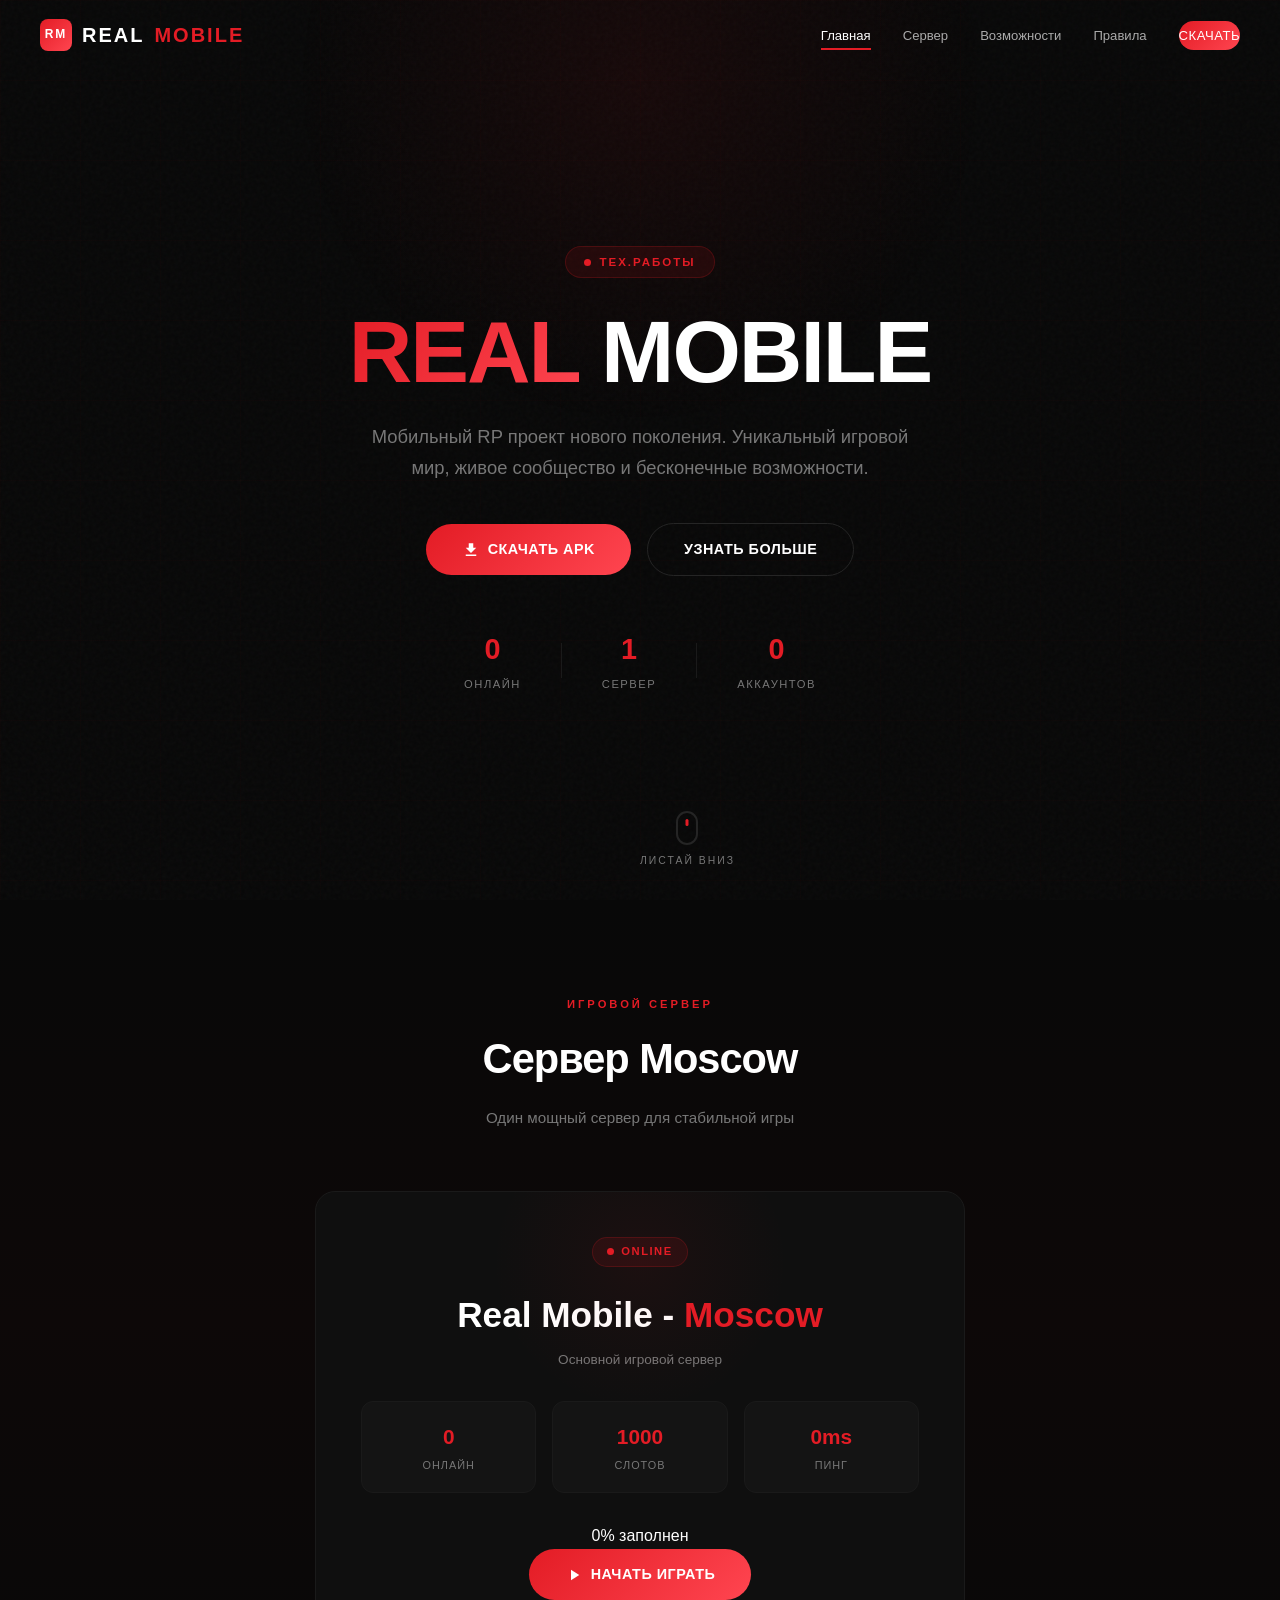
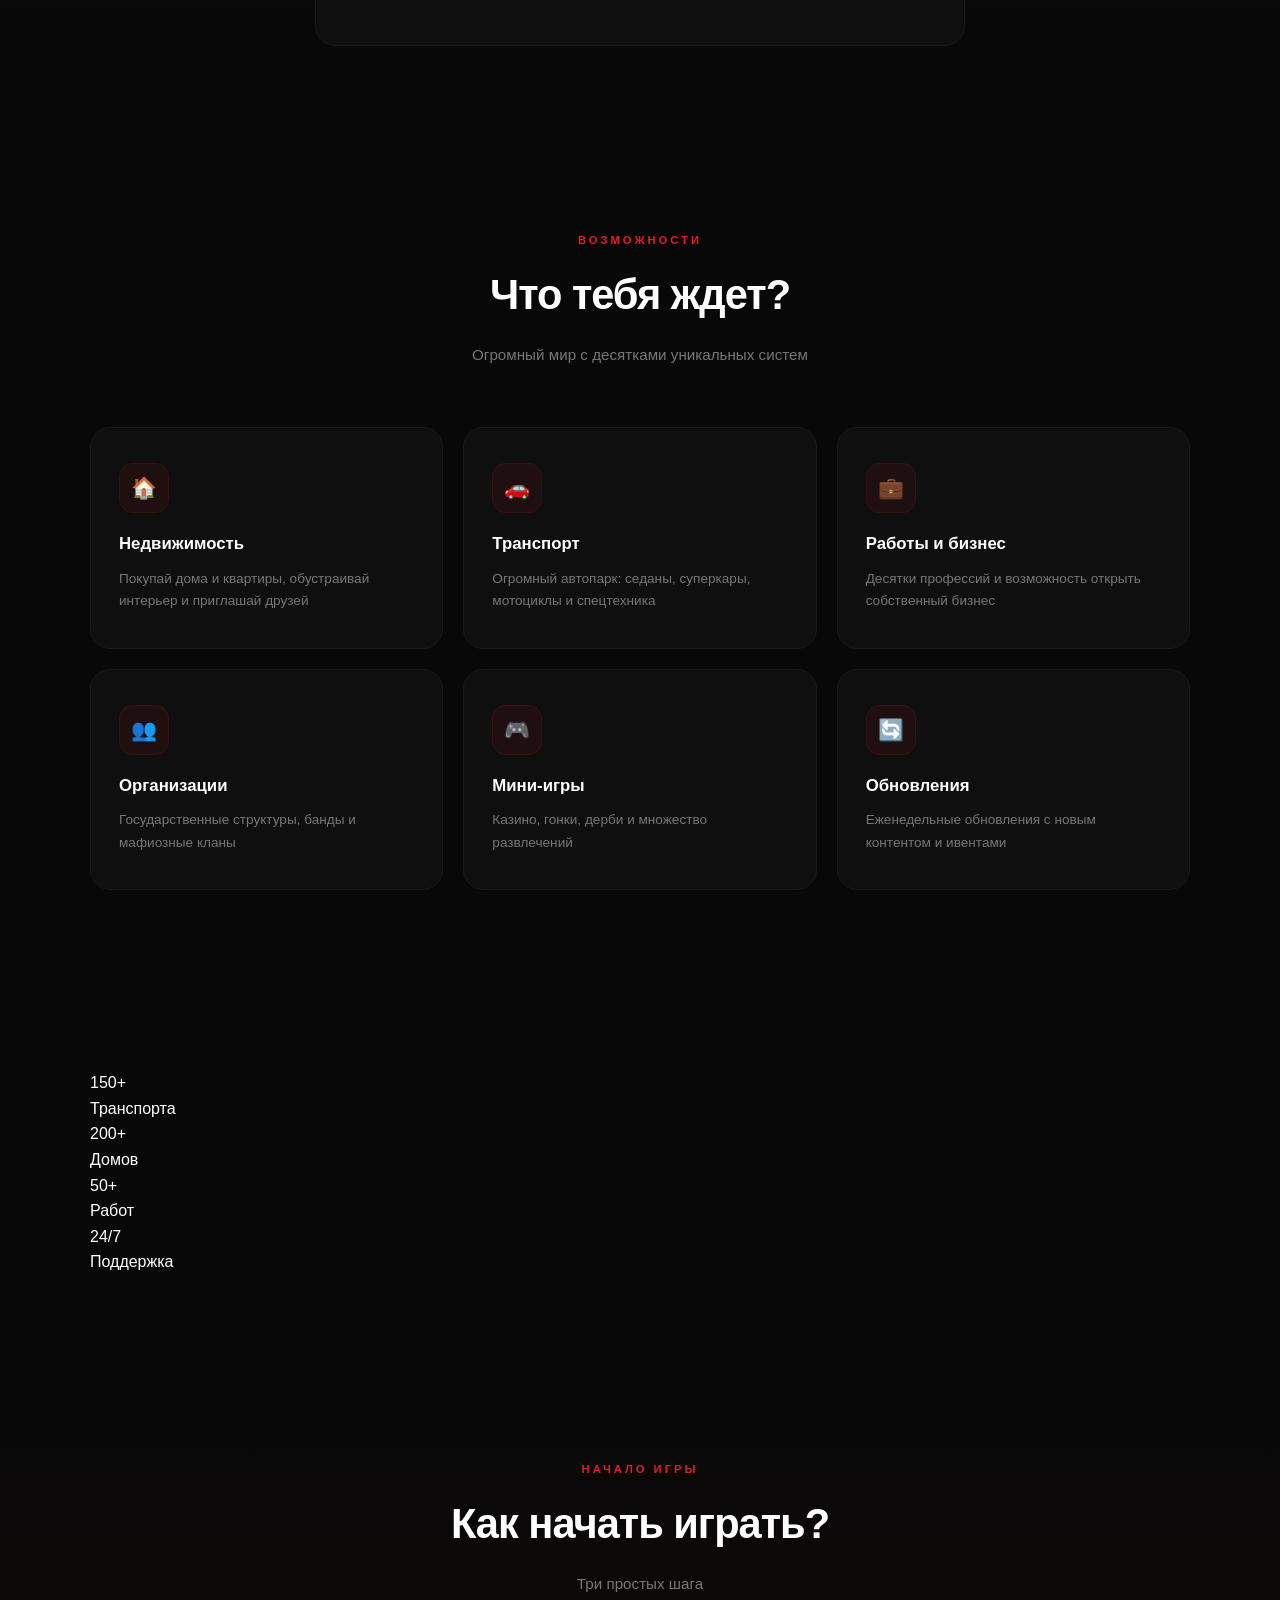
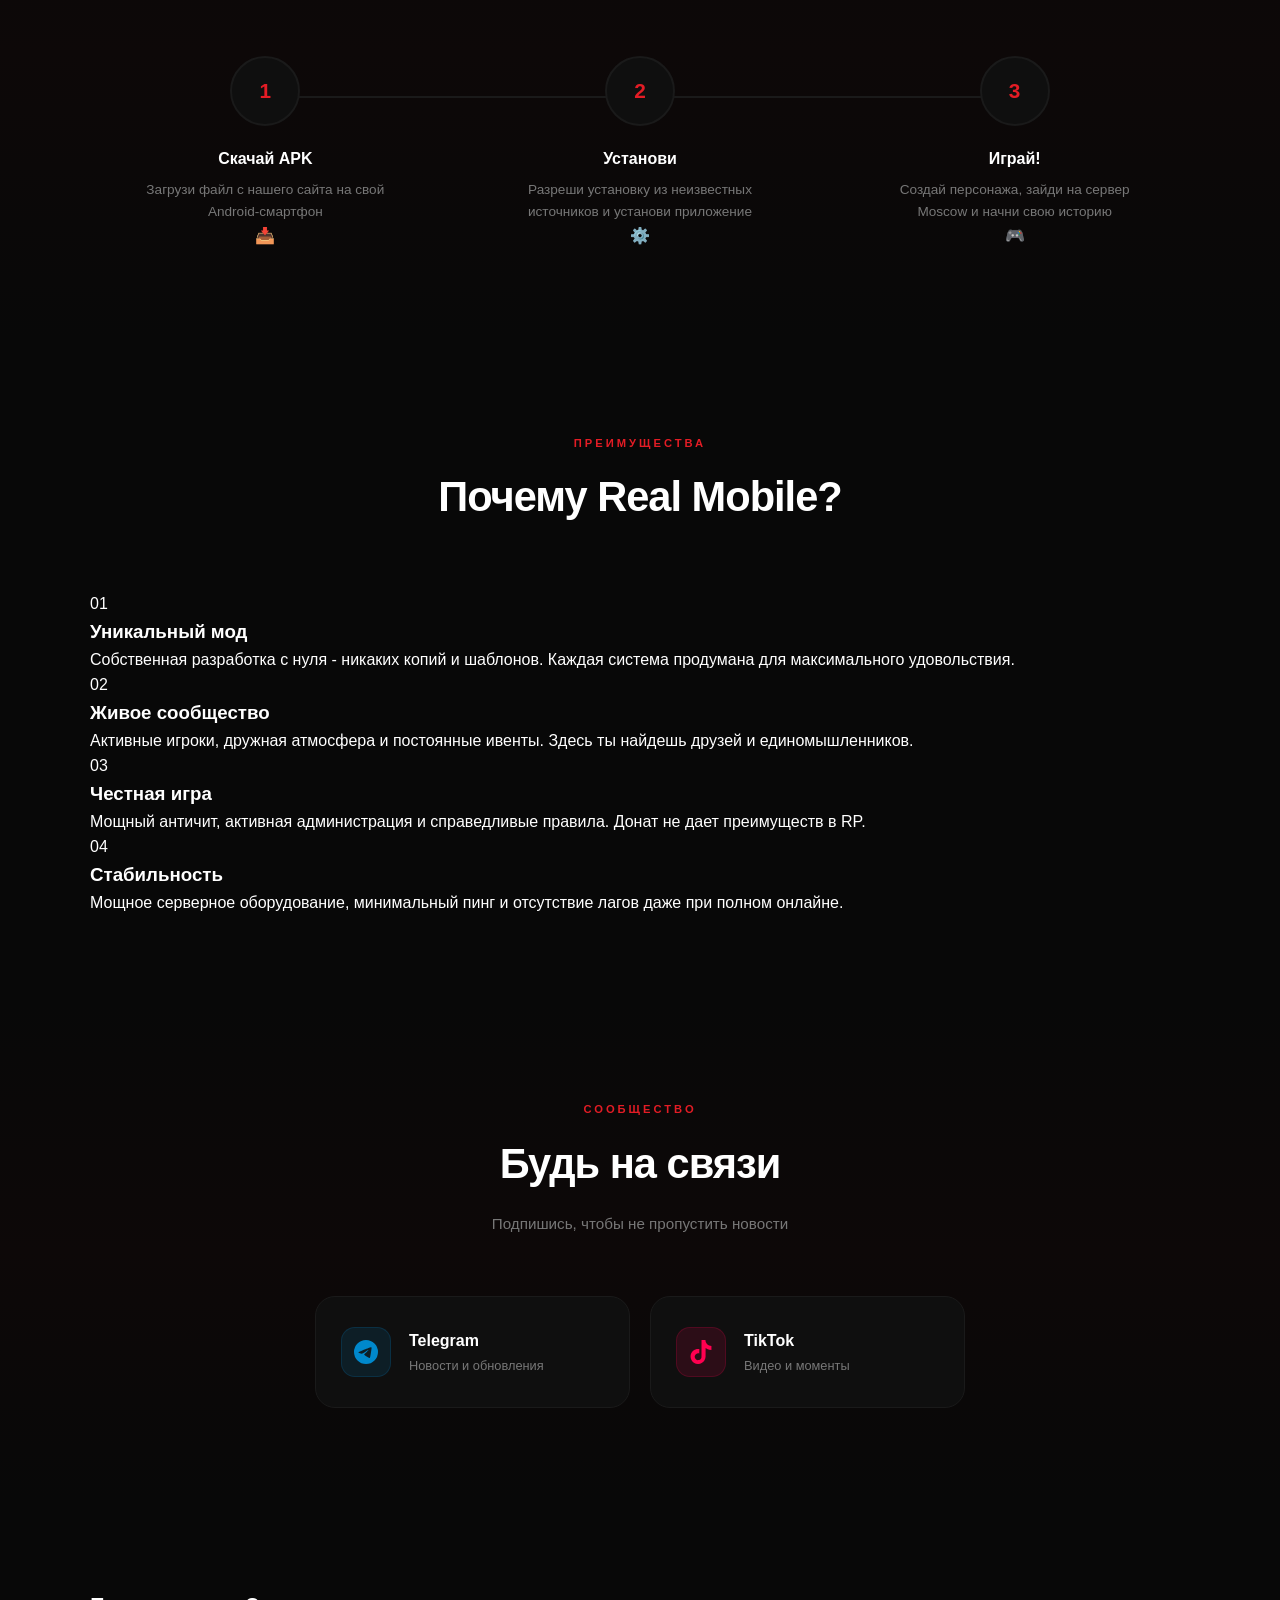
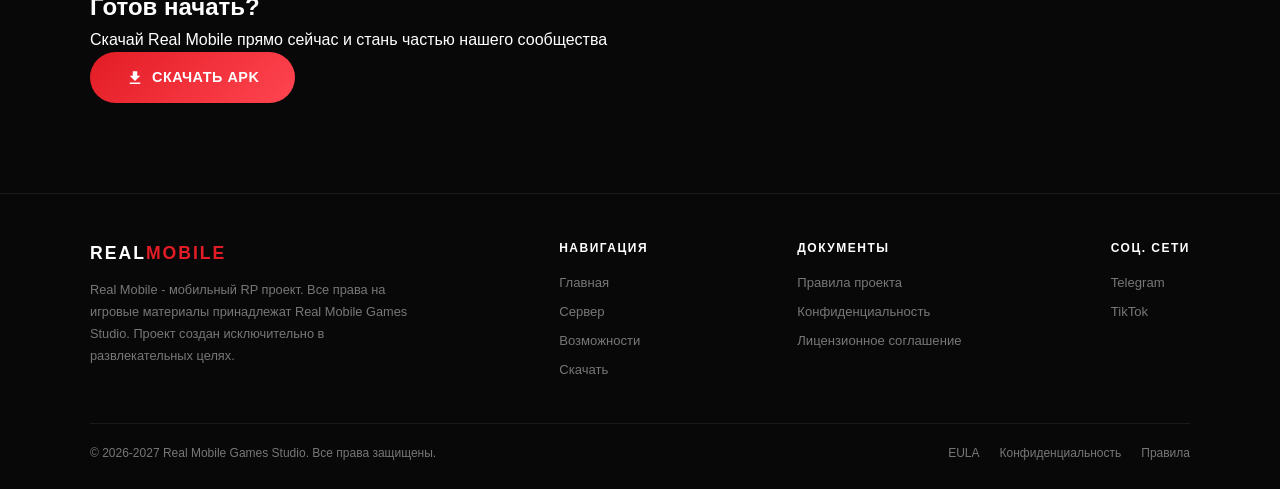
==== index.html @ ee0bc1ef "Update index.html" ====
<!DOCTYPE html>
<html lang="ru">
<head>
    <meta charset="UTF-8">
    <meta name="viewport" content="width=device-width, initial-scale=1.0">
    <title>Real Mobile - Официальный сайт</title>
    <meta name="description" content="Real Mobile - мобильный RP проект. Скачай APK и начни играть прямо сейчас!">
    <link rel="stylesheet" href="style.css">
</head>
<body>

<!-- Preloader -->
<div class="preloader" id="preloader">
    <div class="preloader-logo"><span class="w">REAL</span><span class="r">MOBILE</span></div>
    <div class="preloader-spinner"></div>
</div>

<!-- BG -->
<div class="bg-grid"></div>
<div class="bg-noise"></div>

<!-- Navbar -->
<nav class="navbar" id="navbar">
    <a href="index.html" class="nav-logo">
        <div class="nav-logo-icon">RM</div>
        <span class="w">REAL</span><span class="r">MOBILE</span>
    </a>

    <div class="nav-menu">
        <a href="index.html" class="active">Главная</a>
        <a href="server.html">Сервер</a>
        <a href="features.html">Возможности</a>
        <a href="rules.html">Правила</a>
        <a href="download.html" class="nav-download">Скачать</a>
    </div>

    <div class="hamburger" id="hamburger" onclick="toggleMobile()">
        <span></span><span></span><span></span>
    </div>
</nav>

<!-- Mobile Nav -->
<div class="mobile-nav" id="mobileNav">
    <a href="index.html" onclick="closeMobile()">Главная</a>
    <a href="server.html" onclick="closeMobile()">Сервер</a>
    <a href="features.html" onclick="closeMobile()">Возможности</a>
    <a href="rules.html" onclick="closeMobile()">Правила</a>
    <a href="download.html" onclick="closeMobile()">Скачать</a>
</div>

<!-- Hero -->
<section class="hero">
    <div class="hero-glow"></div>
    <div class="hero-content">
        <div class="hero-tag"><span class="pulse"></span> Тех.Работы</div>
        <h1><span class="red">REAL</span> MOBILE</h1>
        <p class="hero-sub">Мобильный RP проект нового поколения. Уникальный игровой мир, живое сообщество и бесконечные возможности.</p>

        <div class="hero-btns">
            <a href="download.html" class="btn btn-red">
                <svg viewBox="0 0 24 24"><path d="M19 9h-4V3H9v6H5l7 7 7-7zM5 18v2h14v-2H5z"/></svg>
                Скачать APK
            </a>
            <a href="features.html" class="btn btn-outline">Узнать больше</a>
        </div>

        <div class="hero-counters">
            <div class="hero-counter">
                <div class="hero-counter-num" id="cntOnline">0</div>
                <div class="hero-counter-label">Онлайн</div>
            </div>
            <div class="hero-divider"></div>
            <div class="hero-counter">
                <div class="hero-counter-num">1</div>
                <div class="hero-counter-label">Сервер</div>
            </div>
            <div class="hero-divider"></div>
            <div class="hero-counter">
                <div class="hero-counter-num" id="cntAccounts">0</div>
                <div class="hero-counter-label">Аккаунтов</div>
            </div>
        </div>
    </div>

    <div class="scroll-hint">
        <div class="scroll-mouse"></div>
        <span class="scroll-hint-text">Листай вниз</span>
    </div>
</section>

<!-- ============================================
     ВСЕ ЧТО НИЖЕ - ОБНОВЛЕНО И УКРАШЕНО
     ============================================ -->

<!-- Server Preview -->
<section class="section" style="background: var(--gradient-dark);">
    <div class="container">
        <div class="section-head reveal">
            <div class="section-tag">Игровой сервер</div>
            <h2 class="section-title">Сервер Moscow</h2>
            <p class="section-desc">Один мощный сервер для стабильной игры</p>
        </div>

        <div class="server-card reveal">
            <div class="server-card-glow"></div>
            <div class="server-badge"><span class="dot"></span> Online</div>
            <h3 class="server-name">Real Mobile - <span class="red">Moscow</span></h3>
            <p class="server-sub">Основной игровой сервер</p>

            <div class="server-stats">
                <div class="server-stat">
                    <div class="server-stat-val" id="srvOnline">0</div>
                    <div class="server-stat-label">Онлайн</div>
                </div>
                <div class="server-stat">
                    <div class="server-stat-val">1000</div>
                    <div class="server-stat-label">Слотов</div>
                </div>
                <div class="server-stat">
                    <div class="server-stat-val">0ms</div>
                    <div class="server-stat-label">Пинг</div>
                </div>
            </div>

            <!-- Полоска заполненности сервера -->
            <div class="server-fill-bar">
                <div class="server-fill-track">
                    <div class="server-fill-progress" id="srvFill"></div>
                </div>
                <div class="server-fill-text"><span id="srvPercent">0</span>% заполнен</div>
            </div>

            <a href="download.html" class="btn btn-red">
                <svg viewBox="0 0 24 24" width="18" height="18" fill="#fff"><path d="M8 5v14l11-7z"/></svg>
                Начать играть
            </a>
        </div>
    </div>
</section>

<!-- Features -->
<section class="section">
    <div class="container">
        <div class="section-head reveal">
            <div class="section-tag">Возможности</div>
            <h2 class="section-title">Что тебя ждет?</h2>
            <p class="section-desc">Огромный мир с десятками уникальных систем</p>
        </div>

        <div class="features-grid">
            <div class="feature-card reveal">
                <div class="feature-card-line"></div>
                <div class="feature-icon">🏠</div>
                <h3>Недвижимость</h3>
                <p>Покупай дома и квартиры, обустраивай интерьер и приглашай друзей</p>
            </div>
            <div class="feature-card reveal">
                <div class="feature-card-line"></div>
                <div class="feature-icon">🚗</div>
                <h3>Транспорт</h3>
                <p>Огромный автопарк: седаны, суперкары, мотоциклы и спецтехника</p>
            </div>
            <div class="feature-card reveal">
                <div class="feature-card-line"></div>
                <div class="feature-icon">💼</div>
                <h3>Работы и бизнес</h3>
                <p>Десятки профессий и возможность открыть собственный бизнес</p>
            </div>
            <div class="feature-card reveal">
                <div class="feature-card-line"></div>
                <div class="feature-icon">👥</div>
                <h3>Организации</h3>
                <p>Государственные структуры, банды и мафиозные кланы</p>
            </div>
            <div class="feature-card reveal">
                <div class="feature-card-line"></div>
                <div class="feature-icon">🎮</div>
                <h3>Мини-игры</h3>
                <p>Казино, гонки, дерби и множество развлечений</p>
            </div>
            <div class="feature-card reveal">
                <div class="feature-card-line"></div>
                <div class="feature-icon">🔄</div>
                <h3>Обновления</h3>
                <p>Еженедельные обновления с новым контентом и ивентами</p>
            </div>
        </div>
    </div>
</section>

<!-- Stats Banner -->
<section class="section stats-banner">
    <div class="container">
        <div class="stats-row reveal">
            <div class="stat-block">
                <div class="stat-block-num">150+</div>
                <div class="stat-block-label">Транспорта</div>
            </div>
            <div class="stat-divider"></div>
            <div class="stat-block">
                <div class="stat-block-num">200+</div>
                <div class="stat-block-label">Домов</div>
            </div>
            <div class="stat-divider"></div>
            <div class="stat-block">
                <div class="stat-block-num">50+</div>
                <div class="stat-block-label">Работ</div>
            </div>
            <div class="stat-divider"></div>
            <div class="stat-block">
                <div class="stat-block-num">24/7</div>
                <div class="stat-block-label">Поддержка</div>
            </div>
        </div>
    </div>
</section>

<!-- How to Start -->
<section class="section" style="background: var(--gradient-dark);">
    <div class="container">
        <div class="section-head reveal">
            <div class="section-tag">Начало игры</div>
            <h2 class="section-title">Как начать играть?</h2>
            <p class="section-desc">Три простых шага</p>
        </div>

        <div class="steps">
            <div class="steps-line"></div>
            <div class="step reveal">
                <div class="step-num">1</div>
                <h3>Скачай APK</h3>
                <p>Загрузи файл с нашего сайта на свой Android-смартфон</p>
                <div class="step-icon-hint">📥</div>
            </div>
            <div class="step reveal">
                <div class="step-num">2</div>
                <h3>Установи</h3>
                <p>Разреши установку из неизвестных источников и установи приложение</p>
                <div class="step-icon-hint">⚙️</div>
            </div>
            <div class="step reveal">
                <div class="step-num">3</div>
                <h3>Играй!</h3>
                <p>Создай персонажа, зайди на сервер Moscow и начни свою историю</p>
                <div class="step-icon-hint">🎮</div>
            </div>
        </div>
    </div>
</section>

<!-- Why Us -->
<section class="section">
    <div class="container">
        <div class="section-head reveal">
            <div class="section-tag">Преимущества</div>
            <h2 class="section-title">Почему Real Mobile?</h2>
        </div>

        <div class="why-grid">
            <div class="why-card reveal">
                <div class="why-num">01</div>
                <h3>Уникальный мод</h3>
                <p>Собственная разработка с нуля - никаких копий и шаблонов. Каждая система продумана для максимального удовольствия.</p>
            </div>
            <div class="why-card reveal">
                <div class="why-num">02</div>
                <h3>Живое сообщество</h3>
                <p>Активные игроки, дружная атмосфера и постоянные ивенты. Здесь ты найдешь друзей и единомышленников.</p>
            </div>
            <div class="why-card reveal">
                <div class="why-num">03</div>
                <h3>Честная игра</h3>
                <p>Мощный античит, активная администрация и справедливые правила. Донат не дает преимуществ в RP.</p>
            </div>
            <div class="why-card reveal">
                <div class="why-num">04</div>
                <h3>Стабильность</h3>
                <p>Мощное серверное оборудование, минимальный пинг и отсутствие лагов даже при полном онлайне.</p>
            </div>
        </div>
    </div>
</section>

<!-- Community -->
<section class="section" style="background: var(--gradient-dark);">
    <div class="container">
        <div class="section-head reveal">
            <div class="section-tag">Сообщество</div>
            <h2 class="section-title">Будь на связи</h2>
            <p class="section-desc">Подпишись, чтобы не пропустить новости</p>
        </div>

        <div class="community-grid">
            <a href="https://t.me/Real_Mobile_Official" target="_blank" class="comm-card reveal">
                <div class="comm-icon tg">
                    <svg viewBox="0 0 24 24" fill="#0088CC"><path d="M11.944 0A12 12 0 0 0 0 12a12 12 0 0 0 12 12 12 12 0 0 0 12-12A12 12 0 0 0 12 0a12 12 0 0 0-.056 0zm4.962 7.224c.1-.002.321.023.465.14a.506.506 0 0 1 .171.325c.016.093.036.306.02.472-.18 1.898-.962 6.502-1.36 8.627-.168.9-.499 1.201-.82 1.23-.696.065-1.225-.46-1.9-.902-1.056-.693-1.653-1.124-2.678-1.8-1.185-.78-.417-1.21.258-1.91.177-.184 3.247-2.977 3.307-3.23.007-.032.014-.15-.056-.212s-.174-.041-.249-.024c-.106.024-1.793 1.14-5.061 3.345-.48.33-.913.49-1.302.48-.428-.008-1.252-.241-1.865-.44-.752-.245-1.349-.374-1.297-.789.027-.216.325-.437.893-.663 3.498-1.524 5.83-2.529 6.998-3.014 3.332-1.386 4.025-1.627 4.476-1.635z"/></svg>
                </div>
                <div class="comm-info">
                    <h3>Telegram</h3>
                    <p>Новости и обновления</p>
                </div>
            </a>
            <a href="https://www.tiktok.com/@realmobila" target="_blank" class="comm-card reveal">
                <div class="comm-icon tt">
                    <svg viewBox="0 0 24 24" fill="#FF0050"><path d="M12.525.02c1.31-.02 2.61-.01 3.91-.02.08 1.53.63 3.09 1.75 4.17 1.12 1.11 2.7 1.62 4.24 1.79v4.03c-1.44-.05-2.89-.35-4.2-.97-.57-.26-1.1-.59-1.62-.93-.01 2.92.01 5.84-.02 8.75-.08 1.4-.54 2.79-1.35 3.94-1.31 1.92-3.58 3.17-5.91 3.21-1.43.08-2.86-.31-4.08-1.03-2.02-1.19-3.44-3.37-3.65-5.71-.02-.5-.03-1-.01-1.49.18-1.9 1.12-3.72 2.58-4.96 1.66-1.44 3.98-2.13 6.15-1.72.02 1.48-.04 2.96-.04 4.44-.99-.32-2.15-.23-3.02.37-.63.41-1.11 1.04-1.36 1.75-.21.51-.15 1.07-.14 1.61.24 1.64 1.82 3.02 3.5 2.87 1.12-.01 2.19-.66 2.77-1.61.19-.33.4-.67.41-1.06.1-1.79.06-3.57.07-5.36.01-4.03-.01-8.05.02-12.07z"/></svg>
                </div>
                <div class="comm-info">
                    <h3>TikTok</h3>
                    <p>Видео и моменты</p>
                </div>
            </a>
        </div>
    </div>
</section>

<!-- CTA Download -->
<section class="section">
    <div class="container">
        <div class="cta-card reveal">
            <div class="cta-glow"></div>
            <div class="cta-content">
                <h2>Готов начать?</h2>
                <p>Скачай Real Mobile прямо сейчас и стань частью нашего сообщества</p>
                <a href="download.html" class="btn btn-red">
                    <svg viewBox="0 0 24 24"><path d="M19 9h-4V3H9v6H5l7 7 7-7zM5 18v2h14v-2H5z"/></svg>
                    Скачать APK
                </a>
            </div>
        </div>
    </div>
</section>

<!-- Footer -->
<footer class="footer">
    <div class="footer-inner">
        <div class="footer-top">
            <div class="footer-brand">
                <div class="footer-logo"><span class="w">REAL</span><span class="r">MOBILE</span></div>
                <p>Real Mobile - мобильный RP проект. Все права на игровые материалы принадлежат Real Mobile Games Studio. Проект создан исключительно в развлекательных целях.</p>
            </div>
            <div class="footer-col">
                <h4>Навигация</h4>
                <a href="index.html">Главная</a>
                <a href="server.html">Сервер</a>
                <a href="features.html">Возможности</a>
                <a href="download.html">Скачать</a>
            </div>
            <div class="footer-col">
                <h4>Документы</h4>
                <a href="rules.html">Правила проекта</a>
                <a href="privacy.html">Конфиденциальность</a>
                <a href="eula.html">Лицензионное соглашение</a>
            </div>
            <div class="footer-col">
                <h4>Соц. сети</h4>
                <a href="https://t.me/Real_Mobile_Official" target="_blank">Telegram</a>
                <a href="https://www.tiktok.com/@realmobila" target="_blank">TikTok</a>
            </div>
        </div>
        <div class="footer-bottom">
            <p class="footer-copy">&copy; 2026-2027 Real Mobile Games Studio. Все права защищены.</p>
            <div class="footer-links">
                <a href="eula.html">EULA</a>
                <a href="privacy.html">Конфиденциальность</a>
                <a href="rules.html">Правила</a>
            </div>
        </div>
    </div>
</footer>

<!-- Back to top -->
<div class="to-top" id="toTop" onclick="goTop()">
    <svg viewBox="0 0 24 24"><path d="M7.41 15.41L12 10.83l4.59 4.58L18 14l-6-6-6 6z"/></svg>
</div>

<script src="script.js"></script>
</body>
</html>
---- style.css ----
/* ============================================
   CSS RESET & VARIABLES
   ============================================ */
*, *::before, *::after {
    margin: 0;
    padding: 0;
    box-sizing: border-box;
}

:root {
    --primary: #E31C25;
    --primary-dark: #B71520;
    --primary-light: #FF2D37;
    --primary-glow: rgba(227, 28, 37, 0.25);
    --accent: #FF4550;
    --bg-dark: #080808;
    --bg-darker: #050505;
    --bg-card: #0f0f0f;
    --bg-card-hover: #151515;
    --bg-card-alt: #121212;
    --text-white: #ffffff;
    --text-gray: #777777;
    --text-light: #aaaaaa;
    --border: #1a1a1a;
    --border-light: #252525;
    --gradient-red: linear-gradient(135deg, #E31C25 0%, #FF4550 100%);
    --gradient-dark: linear-gradient(180deg, #080808 0%, #0d0808 50%, #080808 100%);
    --shadow-red: 0 0 40px rgba(227, 28, 37, 0.15);
    --shadow-card: 0 8px 32px rgba(0, 0, 0, 0.5);
    --radius: 12px;
    --radius-lg: 20px;
    --transition: 0.3s cubic-bezier(0.4, 0, 0.2, 1);
}

html {
    scroll-behavior: smooth;
    scrollbar-width: thin;
    scrollbar-color: var(--primary) var(--bg-dark);
}

html::-webkit-scrollbar {
    width: 6px;
}

html::-webkit-scrollbar-track {
    background: var(--bg-dark);
}

html::-webkit-scrollbar-thumb {
    background: var(--primary);
    border-radius: 3px;
}

body {
    font-family: 'Inter', -apple-system, BlinkMacSystemFont, 'Segoe UI', sans-serif;
    background: var(--bg-dark);
    color: var(--text-white);
    overflow-x: hidden;
    line-height: 1.6;
    min-height: 100vh;
}

a {
    text-decoration: none;
    color: inherit;
    transition: color var(--transition);
}

ul, ol {
    list-style: none;
}

img {
    max-width: 100%;
    display: block;
}

/* ============================================
   FONTS
   ============================================ */
@import url('https://fonts.googleapis.com/css2?family=Inter:wght@300;400;500;600;700;800;900&family=Montserrat:wght@600;700;800;900&display=swap');

/* ============================================
   PRELOADER
   ============================================ */
.preloader {
    position: fixed;
    inset: 0;
    background: var(--bg-dark);
    z-index: 99999;
    display: flex;
    align-items: center;
    justify-content: center;
    flex-direction: column;
    gap: 30px;
    transition: opacity 0.5s ease, visibility 0.5s ease;
}

.preloader.hide {
    opacity: 0;
    visibility: hidden;
    pointer-events: none;
}

.preloader-logo {
    font-family: 'Montserrat', sans-serif;
    font-size: 2rem;
    font-weight: 900;
    letter-spacing: 3px;
}

.preloader-logo .w { color: #fff; }
.preloader-logo .r { color: var(--primary); }

.preloader-spinner {
    width: 40px;
    height: 40px;
    border: 3px solid var(--border);
    border-top-color: var(--primary);
    border-radius: 50%;
    animation: spin 0.8s linear infinite;
}

@keyframes spin {
    to { transform: rotate(360deg); }
}

/* ============================================
   BACKGROUND
   ============================================ */
.bg-grid {
    position: fixed;
    inset: 0;
    z-index: 0;
    pointer-events: none;
    background-image:
        linear-gradient(rgba(227, 28, 37, 0.02) 1px, transparent 1px),
        linear-gradient(90deg, rgba(227, 28, 37, 0.02) 1px, transparent 1px);
    background-size: 80px 80px;
}

.bg-noise {
    position: fixed;
    inset: 0;
    z-index: 0;
    pointer-events: none;
    opacity: 0.03;
    background-image: url("data:image/svg+xml,%3Csvg viewBox='0 0 256 256' xmlns='http://www.w3.org/2000/svg'%3E%3Cfilter id='n'%3E%3CfeTurbulence type='fractalNoise' baseFrequency='0.9' numOctaves='4' stitchTiles='stitch'/%3E%3C/filter%3E%3Crect width='100%25' height='100%25' filter='url(%23n)'/%3E%3C/svg%3E");
}

/* ============================================
   NAVBAR
   ============================================ */
.navbar {
    position: fixed;
    top: 0;
    left: 0;
    width: 100%;
    height: 70px;
    z-index: 9000;
    display: flex;
    align-items: center;
    justify-content: space-between;
    padding: 0 40px;
    transition: all var(--transition);
    background: transparent;
}

.navbar.scrolled {
    background: rgba(8, 8, 8, 0.95);
    backdrop-filter: blur(20px);
    -webkit-backdrop-filter: blur(20px);
    border-bottom: 1px solid var(--border);
    height: 60px;
}

.nav-logo {
    font-family: 'Montserrat', sans-serif;
    font-size: 1.25rem;
    font-weight: 900;
    letter-spacing: 2px;
    display: flex;
    align-items: center;
    gap: 10px;
    cursor: pointer;
}

.nav-logo-icon {
    width: 32px;
    height: 32px;
    background: var(--gradient-red);
    border-radius: 8px;
    display: flex;
    align-items: center;
    justify-content: center;
    font-size: 0.75rem;
    font-weight: 900;
    color: #fff;
}

.nav-logo .w { color: #fff; }
.nav-logo .r { color: var(--primary); }

.nav-menu {
    display: flex;
    align-items: center;
    gap: 32px;
}

.nav-menu a {
    font-size: 0.82rem;
    font-weight: 500;
    color: var(--text-light);
    position: relative;
    padding: 4px 0;
}

.nav-menu a::after {
    content: '';
    position: absolute;
    bottom: 0;
    left: 0;
    width: 0;
    height: 2px;
    background: var(--primary);
    transition: width var(--transition);
}

.nav-menu a:hover { color: #fff; }
.nav-menu a:hover::after { width: 100%; }

.nav-menu a.active { color: #fff; }
.nav-menu a.active::after { width: 100%; }

.nav-download {
    padding: 8px 24px;
    background: var(--gradient-red);
    color: #fff !important;
    font-weight: 700;
    font-size: 0.8rem;
    border-radius: 50px;
    letter-spacing: 0.5px;
    text-transform: uppercase;
    transition: all var(--transition);
}

.nav-download:hover {
    transform: translateY(-2px);
    box-shadow: var(--shadow-red);
}

.nav-download::after { display: none !important; }

/* Hamburger */
.hamburger {
    display: none;
    flex-direction: column;
    gap: 5px;
    cursor: pointer;
    z-index: 9999;
    padding: 5px;
}

.hamburger span {
    width: 24px;
    height: 2px;
    background: #fff;
    border-radius: 2px;
    transition: all var(--transition);
}

.hamburger.open span:nth-child(1) {
    transform: rotate(45deg) translate(5px, 5px);
}

.hamburger.open span:nth-child(2) {
    opacity: 0;
}

.hamburger.open span:nth-child(3) {
    transform: rotate(-45deg) translate(5px, -5px);
}

/* Mobile Menu Overlay */
.mobile-nav {
    display: none;
    position: fixed;
    inset: 0;
    background: rgba(8, 8, 8, 0.98);
    z-index: 8999;
    flex-direction: column;
    align-items: center;
    justify-content: center;
    gap: 24px;
    opacity: 0;
    visibility: hidden;
    transition: all 0.4s ease;
}

.mobile-nav.open {
    opacity: 1;
    visibility: visible;
}

.mobile-nav a {
    font-family: 'Montserrat', sans-serif;
    font-size: 1.3rem;
    font-weight: 700;
    color: var(--text-light);
    transition: color var(--transition);
}

.mobile-nav a:hover { color: var(--primary); }

/* ============================================
   HERO
   ============================================ */
.hero {
    position: relative;
    z-index: 1;
    min-height: 100vh;
    display: flex;
    align-items: center;
    justify-content: center;
    text-align: center;
    padding: 100px 20px 60px;
    overflow: hidden;
}

.hero-glow {
    position: absolute;
    top: -30%;
    left: 50%;
    transform: translateX(-50%);
    width: 700px;
    height: 700px;
    background: radial-gradient(circle, rgba(227, 28, 37, 0.07) 0%, transparent 70%);
    pointer-events: none;
}

.hero-content {
    position: relative;
    z-index: 2;
    max-width: 850px;
}

.hero-tag {
    display: inline-flex;
    align-items: center;
    gap: 8px;
    padding: 6px 18px;
    background: rgba(227, 28, 37, 0.1);
    border: 1px solid rgba(227, 28, 37, 0.2);
    border-radius: 50px;
    font-size: 0.72rem;
    font-weight: 700;
    color: var(--primary);
    text-transform: uppercase;
    letter-spacing: 2px;
    margin-bottom: 28px;
    animation: fadeDown 0.8s ease 0.2s both;
}

.hero-tag .pulse {
    width: 7px;
    height: 7px;
    background: var(--primary);
    border-radius: 50%;
    animation: pulse 1.5s infinite;
}

@keyframes pulse {
    0%, 100% { opacity: 1; box-shadow: 0 0 0 0 rgba(227, 28, 37, 0.4); }
    50% { opacity: 0.7; box-shadow: 0 0 0 6px rgba(227, 28, 37, 0); }
}

.hero h1 {
    font-family: 'Montserrat', sans-serif;
    font-size: clamp(2.8rem, 7vw, 5.5rem);
    font-weight: 900;
    line-height: 1.05;
    letter-spacing: -2px;
    margin-bottom: 22px;
    animation: fadeUp 0.8s ease 0.4s both;
}

.hero h1 .red {
    background: var(--gradient-red);
    -webkit-background-clip: text;
    -webkit-text-fill-color: transparent;
    background-clip: text;
}

.hero-sub {
    font-size: clamp(0.95rem, 2vw, 1.15rem);
    color: var(--text-gray);
    max-width: 550px;
    margin: 0 auto 40px;
    line-height: 1.7;
    animation: fadeUp 0.8s ease 0.6s both;
}

.hero-btns {
    display: flex;
    align-items: center;
    justify-content: center;
    gap: 16px;
    flex-wrap: wrap;
    animation: fadeUp 0.8s ease 0.8s both;
}

.btn {
    display: inline-flex;
    align-items: center;
    gap: 8px;
    padding: 14px 36px;
    font-weight: 700;
    font-size: 0.9rem;
    border-radius: 50px;
    border: none;
    cursor: pointer;
    transition: all var(--transition);
    text-transform: uppercase;
    letter-spacing: 0.5px;
    font-family: 'Inter', sans-serif;
}

.btn-red {
    background: var(--gradient-red);
    color: #fff;
}

.btn-red:hover {
    transform: translateY(-3px);
    box-shadow: 0 12px 40px rgba(227, 28, 37, 0.3);
}

.btn-outline {
    background: transparent;
    color: #fff;
    border: 1px solid var(--border-light);
}

.btn-outline:hover {
    border-color: var(--primary);
    background: rgba(227, 28, 37, 0.05);
    transform: translateY(-3px);
}

.btn svg {
    width: 18px;
    height: 18px;
    fill: currentColor;
}

.hero-counters {
    display: flex;
    align-items: center;
    justify-content: center;
    gap: 40px;
    margin-top: 50px;
    animation: fadeUp 0.8s ease 1s both;
}

.hero-counter {
    text-align: center;
}

.hero-counter-num {
    font-family: 'Montserrat', sans-serif;
    font-size: 1.8rem;
    font-weight: 800;
    color: var(--primary);
}

.hero-counter-label {
    font-size: 0.7rem;
    color: var(--text-gray);
    text-transform: uppercase;
    letter-spacing: 1.5px;
    margin-top: 4px;
}

.hero-divider {
    width: 1px;
    height: 35px;
    background: var(--border);
}

.scroll-hint {
    position: absolute;
    bottom: 30px;
    left: 50%;
    transform: translateX(-50%);
    display: flex;
    flex-direction: column;
    align-items: center;
    gap: 8px;
    z-index: 2;
    animation: fadeUp 0.8s ease 1.2s both;
}

.scroll-hint-text {
    font-size: 0.65rem;
    color: var(--text-gray);
    text-transform: uppercase;
    letter-spacing: 2px;
}

.scroll-mouse {
    width: 22px;
    height: 34px;
    border: 2px solid var(--border-light);
    border-radius: 11px;
    position: relative;
}

.scroll-mouse::after {
    content: '';
    position: absolute;
    top: 6px;
    left: 50%;
    transform: translateX(-50%);
    width: 3px;
    height: 7px;
    background: var(--primary);
    border-radius: 3px;
    animation: scrollAnim 2s infinite;
}

@keyframes scrollAnim {
    0% { top: 6px; opacity: 1; }
    100% { top: 20px; opacity: 0; }
}

/* ============================================
   SECTIONS
   ============================================ */
.section {
    position: relative;
    z-index: 1;
    padding: 90px 20px;
}

.container {
    max-width: 1100px;
    margin: 0 auto;
}

.section-head {
    text-align: center;
    margin-bottom: 60px;
}

.section-tag {
    display: inline-block;
    font-size: 0.7rem;
    font-weight: 700;
    color: var(--primary);
    text-transform: uppercase;
    letter-spacing: 3px;
    margin-bottom: 12px;
}

.section-title {
    font-family: 'Montserrat', sans-serif;
    font-size: clamp(1.8rem, 4vw, 2.6rem);
    font-weight: 800;
    letter-spacing: -1px;
    margin-bottom: 14px;
}

.section-desc {
    font-size: 0.95rem;
    color: var(--text-gray);
    max-width: 500px;
    margin: 0 auto;
}

/* ============================================
   SERVER CARD
   ============================================ */
.server-card {
    background: var(--bg-card);
    border: 1px solid var(--border);
    border-radius: var(--radius-lg);
    padding: 45px;
    max-width: 650px;
    margin: 0 auto;
    text-align: center;
    position: relative;
    overflow: hidden;
    transition: all 0.4s ease;
}

.server-card:hover {
    border-color: rgba(227, 28, 37, 0.3);
    box-shadow: var(--shadow-red);
    transform: translateY(-4px);
}

.server-card-glow {
    position: absolute;
    top: -80px;
    left: 50%;
    transform: translateX(-50%);
    width: 300px;
    height: 300px;
    background: radial-gradient(circle, rgba(227, 28, 37, 0.06) 0%, transparent 70%);
    pointer-events: none;
}

.server-badge {
    display: inline-flex;
    align-items: center;
    gap: 7px;
    padding: 5px 14px;
    background: rgba(227, 28, 37, 0.1);
    border: 1px solid rgba(227, 28, 37, 0.2);
    border-radius: 50px;
    font-size: 0.7rem;
    font-weight: 700;
    color: var(--primary);
    text-transform: uppercase;
    letter-spacing: 1.5px;
    margin-bottom: 20px;
}

.server-badge .dot {
    width: 7px;
    height: 7px;
    background: var(--primary);
    border-radius: 50%;
    animation: pulse 1.5s infinite;
}

.server-name {
    font-family: 'Montserrat', sans-serif;
    font-size: 2.2rem;
    font-weight: 900;
    margin-bottom: 6px;
}

.server-name .red { color: var(--primary); }

.server-sub {
    font-size: 0.85rem;
    color: var(--text-gray);
    margin-bottom: 30px;
}

.server-stats {
    display: grid;
    grid-template-columns: repeat(3, 1fr);
    gap: 16px;
    margin-bottom: 30px;
}

.server-stat {
    padding: 18px 14px;
    background: rgba(255, 255, 255, 0.02);
    border: 1px solid var(--border);
    border-radius: var(--radius);
}

.server-stat-val {
    font-family: 'Montserrat', sans-serif;
    font-size: 1.3rem;
    font-weight: 800;
    color: var(--primary);
}

.server-stat-label {
    font-size: 0.68rem;
    color: var(--text-gray);
    text-transform: uppercase;
    letter-spacing: 1px;
    margin-top: 4px;
}

/* ============================================
   FEATURES GRID
   ============================================ */
.features-grid {
    display: grid;
    grid-template-columns: repeat(3, 1fr);
    gap: 20px;
}

.feature-card {
    background: var(--bg-card);
    border: 1px solid var(--border);
    border-radius: var(--radius-lg);
    padding: 35px 28px;
    transition: all 0.4s ease;
    position: relative;
    overflow: hidden;
}

.feature-card:hover {
    border-color: rgba(227, 28, 37, 0.25);
    transform: translateY(-4px);
    box-shadow: var(--shadow-card);
}

.feature-icon {
    width: 50px;
    height: 50px;
    background: rgba(227, 28, 37, 0.08);
    border: 1px solid rgba(227, 28, 37, 0.12);
    border-radius: 14px;
    display: flex;
    align-items: center;
    justify-content: center;
    margin-bottom: 18px;
    font-size: 1.3rem;
}

.feature-card h3 {
    font-family: 'Montserrat', sans-serif;
    font-size: 1.05rem;
    font-weight: 700;
    margin-bottom: 10px;
}

.feature-card p {
    font-size: 0.85rem;
    color: var(--text-gray);
    line-height: 1.65;
}

/* ============================================
   STEPS
   ============================================ */
.steps {
    display: grid;
    grid-template-columns: repeat(3, 1fr);
    gap: 24px;
    position: relative;
}

.steps-line {
    position: absolute;
    top: 40px;
    left: 16.66%;
    right: 16.66%;
    height: 2px;
    background: var(--border);
}

.step {
    text-align: center;
    position: relative;
    z-index: 1;
}

.step-num {
    width: 70px;
    height: 70px;
    margin: 0 auto 20px;
    background: var(--bg-card);
    border: 2px solid var(--border);
    border-radius: 50%;
    display: flex;
    align-items: center;
    justify-content: center;
    font-family: 'Montserrat', sans-serif;
    font-size: 1.3rem;
    font-weight: 900;
    color: var(--primary);
    transition: all var(--transition);
}

.step:hover .step-num {
    border-color: var(--primary);
    background: rgba(227, 28, 37, 0.08);
    box-shadow: 0 0 25px rgba(227, 28, 37, 0.2);
}

.step h3 {
    font-family: 'Montserrat', sans-serif;
    font-size: 1rem;
    font-weight: 700;
    margin-bottom: 8px;
}

.step p {
    font-size: 0.85rem;
    color: var(--text-gray);
    max-width: 260px;
    margin: 0 auto;
    line-height: 1.6;
}

/* ============================================
   DOWNLOAD CARD
   ============================================ */
.dl-card {
    background: var(--bg-card);
    border: 1px solid var(--border);
    border-radius: 24px;
    padding: 60px 40px;
    text-align: center;
    position: relative;
    overflow: hidden;
}

.dl-card-glow {
    position: absolute;
    top: -120px;
    left: 50%;
    transform: translateX(-50%);
    width: 400px;
    height: 400px;
    background: radial-gradient(circle, rgba(227, 28, 37, 0.05) 0%, transparent 70%);
    pointer-events: none;
}

.dl-icon {
    width: 80px;
    height: 80px;
    margin: 0 auto 25px;
    background: rgba(227, 28, 37, 0.08);
    border: 1px solid rgba(227, 28, 37, 0.12);
    border-radius: 20px;
    display: flex;
    align-items: center;
    justify-content: center;
    font-size: 2rem;
}

.dl-card h2 {
    font-family: 'Montserrat', sans-serif;
    font-size: clamp(1.5rem, 3.5vw, 2.2rem);
    font-weight: 900;
    margin-bottom: 12px;
}

.dl-card .desc {
    font-size: 0.95rem;
    color: var(--text-gray);
    max-width: 450px;
    margin: 0 auto 12px;
    line-height: 1.7;
}

.dl-meta {
    font-size: 0.8rem;
    color: var(--text-gray);
    margin-bottom: 30px;
}

.dl-meta span { color: var(--primary); font-weight: 600; }

.dl-note {
    font-size: 0.75rem;
    color: var(--text-gray);
    max-width: 380px;
    margin: 20px auto 0;
    line-height: 1.6;
}

.dl-note a {
    color: var(--primary);
    text-decoration: underline;
}

/* ============================================
   COMMUNITY
   ============================================ */
.community-grid {
    display: grid;
    grid-template-columns: repeat(2, 1fr);
    gap: 20px;
    max-width: 650px;
    margin: 0 auto;
}

.comm-card {
    background: var(--bg-card);
    border: 1px solid var(--border);
    border-radius: var(--radius-lg);
    padding: 30px 25px;
    display: flex;
    align-items: center;
    gap: 18px;
    transition: all 0.4s ease;
    cursor: pointer;
}

.comm-card:hover {
    border-color: rgba(227, 28, 37, 0.25);
    transform: translateY(-4px);
    box-shadow: var(--shadow-card);
}

.comm-icon {
    width: 50px;
    height: 50px;
    border-radius: 14px;
    display: flex;
    align-items: center;
    justify-content: center;
    flex-shrink: 0;
}

.comm-icon.tg {
    background: rgba(0, 136, 204, 0.12);
    border: 1px solid rgba(0, 136, 204, 0.18);
}

.comm-icon.tt {
    background: rgba(255, 0, 80, 0.12);
    border: 1px solid rgba(255, 0, 80, 0.18);
}

.comm-icon svg {
    width: 24px;
    height: 24px;
}

.comm-info h3 {
    font-family: 'Montserrat', sans-serif;
    font-size: 1rem;
    font-weight: 700;
    margin-bottom: 3px;
}

.comm-info p {
    font-size: 0.8rem;
    color: var(--text-gray);
}

/* ============================================
   FOOTER
   ============================================ */
.footer {
    position: relative;
    z-index: 1;
    border-top: 1px solid var(--border);
    padding: 45px 20px 25px;
}

.footer-inner {
    max-width: 1100px;
    margin: 0 auto;
}

.footer-top {
    display: flex;
    justify-content: space-between;
    gap: 40px;
    margin-bottom: 35px;
    flex-wrap: wrap;
}

.footer-brand {
    max-width: 320px;
}

.footer-logo {
    font-family: 'Montserrat', sans-serif;
    font-size: 1.1rem;
    font-weight: 900;
    letter-spacing: 2px;
    margin-bottom: 12px;
}

.footer-logo .w { color: #fff; }
.footer-logo .r { color: var(--primary); }

.footer-brand p {
    font-size: 0.8rem;
    color: var(--text-gray);
    line-height: 1.7;
}

.footer-col h4 {
    font-family: 'Montserrat', sans-serif;
    font-size: 0.75rem;
    font-weight: 700;
    text-transform: uppercase;
    letter-spacing: 1.5px;
    margin-bottom: 14px;
}

.footer-col a {
    display: block;
    font-size: 0.82rem;
    color: var(--text-gray);
    margin-bottom: 8px;
    transition: color var(--transition);
}

.footer-col a:hover { color: var(--primary); }

.footer-bottom {
    border-top: 1px solid var(--border);
    padding-top: 20px;
    display: flex;
    justify-content: space-between;
    align-items: center;
    flex-wrap: wrap;
    gap: 12px;
}

.footer-copy {
    font-size: 0.75rem;
    color: var(--text-gray);
}

.footer-links {
    display: flex;
    gap: 20px;
}

.footer-links a {
    font-size: 0.75rem;
    color: var(--text-gray);
    transition: color var(--transition);
}

.footer-links a:hover { color: var(--primary); }

/* ============================================
   PAGE CONTENT (for rules, privacy, eula)
   ============================================ */
.page-hero {
    position: relative;
    z-index: 1;
    padding: 140px 20px 60px;
    text-align: center;
}

.page-hero h1 {
    font-family: 'Montserrat', sans-serif;
    font-size: clamp(1.8rem, 4vw, 2.8rem);
    font-weight: 900;
    margin-bottom: 10px;
}

.page-hero p {
    color: var(--text-gray);
    font-size: 0.95rem;
}

.page-content {
    position: relative;
    z-index: 1;
    max-width: 800px;
    margin: 0 auto;
    padding: 0 20px 80px;
}

.page-content h2 {
    font-family: 'Montserrat', sans-serif;
    font-size: 1.3rem;
    font-weight: 700;
    margin: 35px 0 14px;
    color: var(--primary);
}

.page-content h3 {
    font-size: 1.05rem;
    font-weight: 600;
    margin: 25px 0 10px;
}

.page-content p {
    font-size: 0.9rem;
    color: var(--text-light);
    line-height: 1.8;
    margin-bottom: 12px;
}

.page-content ul {
    padding-left: 20px;
    margin-bottom: 14px;
}

.page-content ul li {
    font-size: 0.9rem;
    color: var(--text-light);
    line-height: 1.8;
    position: relative;
    padding-left: 16px;
}

.page-content ul li::before {
    content: '';
    position: absolute;
    left: 0;
    top: 10px;
    width: 5px;
    height: 5px;
    background: var(--primary);
    border-radius: 50%;
}

.page-content a {
    color: var(--primary);
    text-decoration: underline;
}

/* ============================================
   BACK TO TOP
   ============================================ */
.to-top {
    position: fixed;
    bottom: 25px;
    right: 25px;
    width: 44px;
    height: 44px;
    background: var(--bg-card);
    border: 1px solid var(--border);
    border-radius: var(--radius);
    display: flex;
    align-items: center;
    justify-content: center;
    cursor: pointer;
    z-index: 100;
    opacity: 0;
    visibility: hidden;
    transition: all var(--transition);
}

.to-top.show {
    opacity: 1;
    visibility: visible;
}

.to-top:hover {
    border-color: var(--primary);
    background: rgba(227, 28, 37, 0.08);
    transform: translateY(-3px);
}

.to-top svg {
    width: 18px;
    height: 18px;
    fill: #fff;
}

/* ============================================
   FADE ANIMATIONS
   ============================================ */
@keyframes fadeUp {
    from { opacity: 0; transform: translateY(30px); }
    to { opacity: 1; transform: translateY(0); }
}

@keyframes fadeDown {
    from { opacity: 0; transform: translateY(-20px); }
    to { opacity: 1; transform: translateY(0); }
}

.reveal {
    opacity: 0;
    transform: translateY(30px);
    transition: all 0.7s cubic-bezier(0.16, 1, 0.3, 1);
}

.reveal.visible {
    opacity: 1;
    transform: translateY(0);
}

/* ============================================
   RESPONSIVE
   ============================================ */
@media (max-width: 1024px) {
    .features-grid {
        grid-template-columns: repeat(2, 1fr);
    }
}

@media (max-width: 768px) {
    .navbar { padding: 0 20px; }
    .nav-menu { display: none; }
    .hamburger { display: flex; }
    .mobile-nav { display: flex; }

    .hero-counters { gap: 20px; }
    .hero-counter-num { font-size: 1.4rem; }

    .server-card { padding: 30px 20px; }
    .server-stats { grid-template-columns: 1fr; gap: 10px; }
    .server-name { font-size: 1.7rem; }

    .features-grid { grid-template-columns: 1fr; }

    .steps { grid-template-columns: 1fr; gap: 30px; }
    .steps-line { display: none; }

    .community-grid { grid-template-columns: 1fr; }

    .dl-card { padding: 40px 20px; }

    .footer-top { flex-direction: column; }
    .footer-bottom { flex-direction: column; text-align: center; }
    .footer-links { justify-content: center; }

    .section { padding: 60px 20px; }
}

@media (max-width: 480px) {
    .hero-btns {
        flex-direction: column;
        width: 100%;
    }

    .btn { width: 100%; justify-content: center; }

    .hero-counters { flex-direction: column; gap: 16px; }
    .hero-divider { width: 40px; height: 1px; }
}
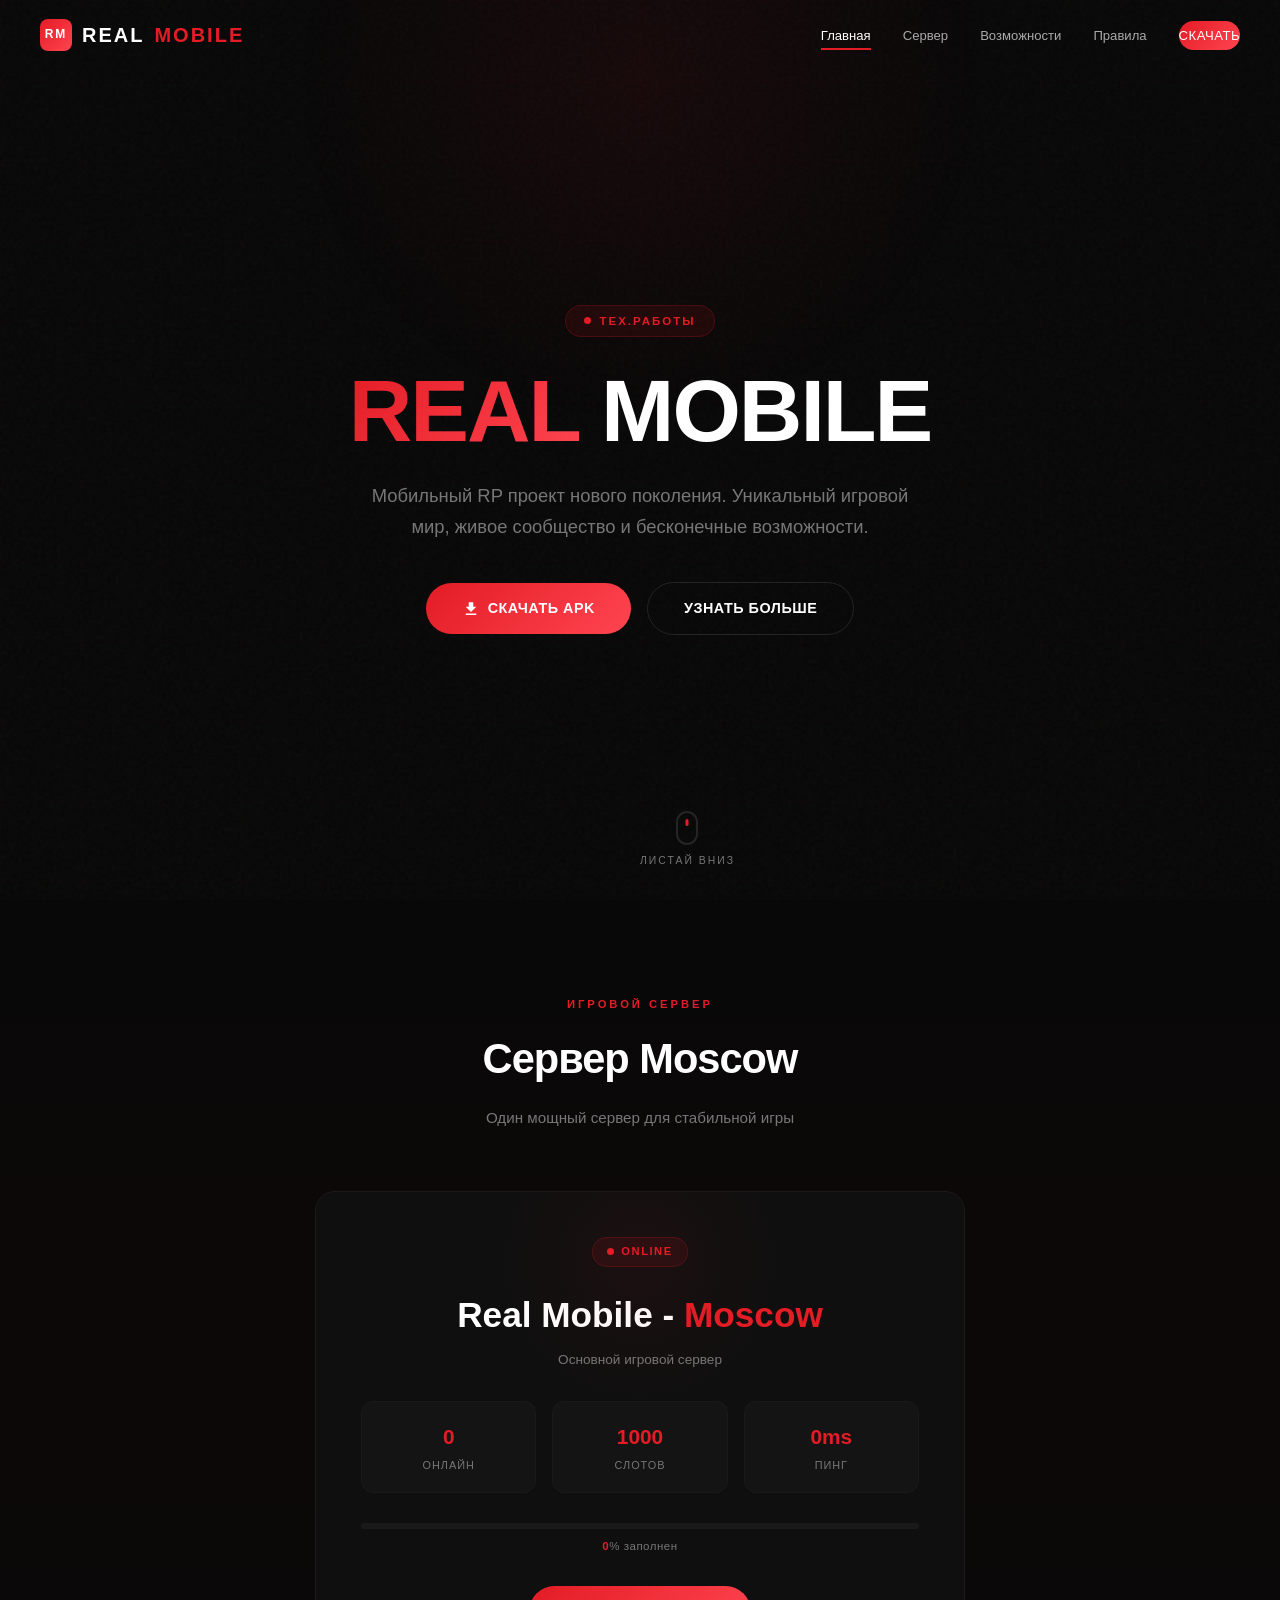
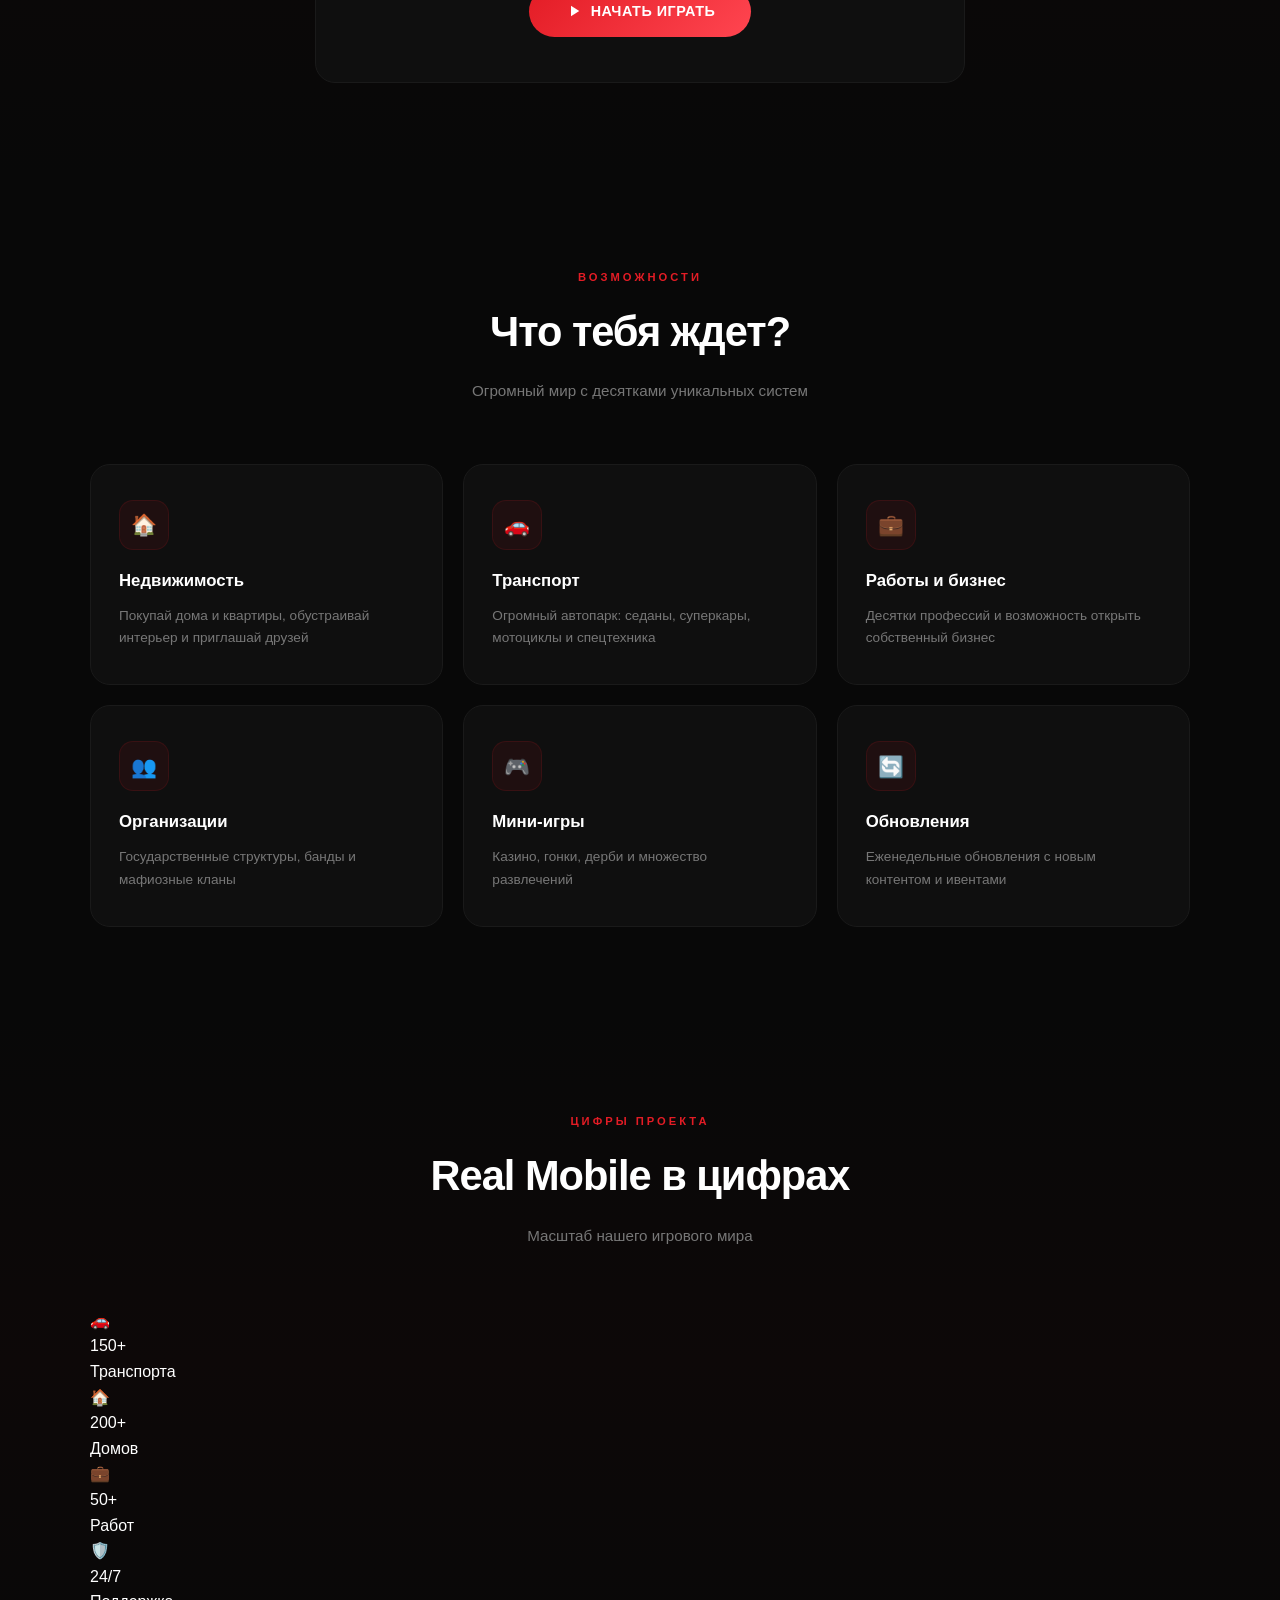
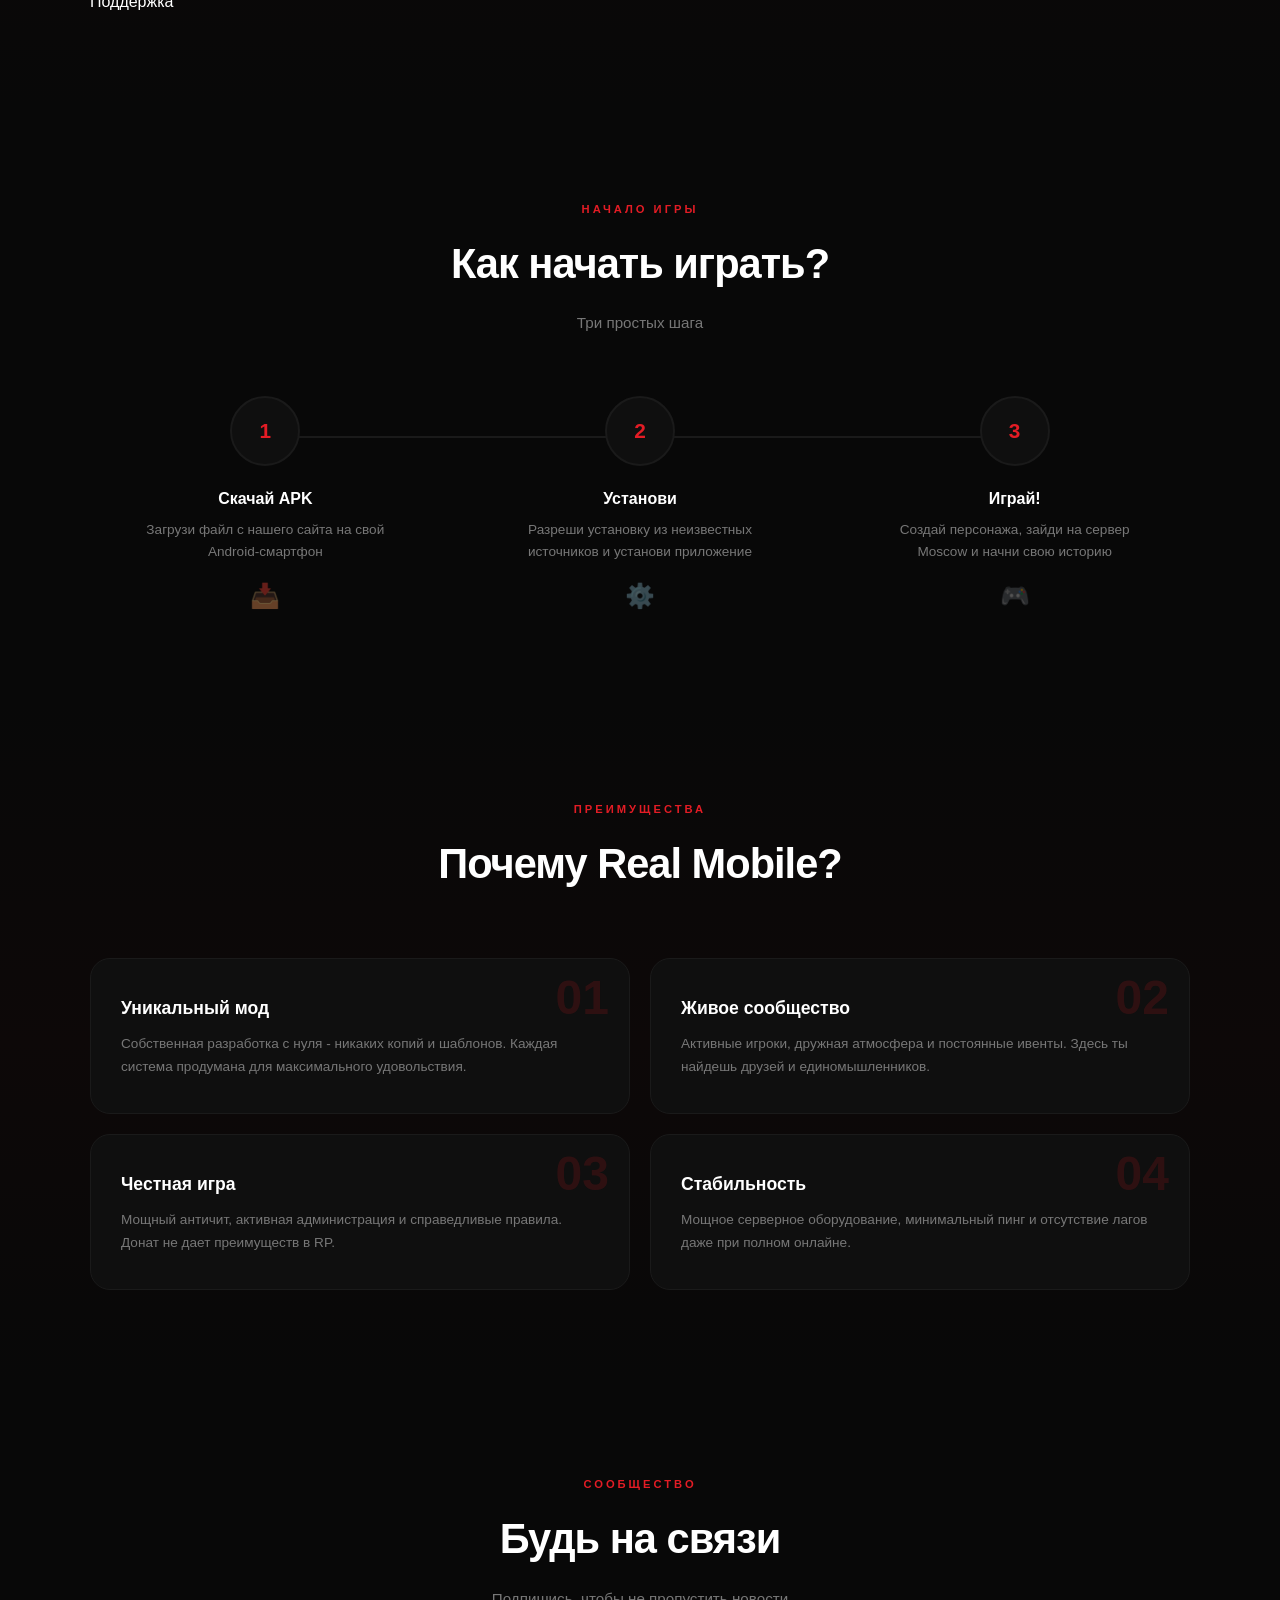
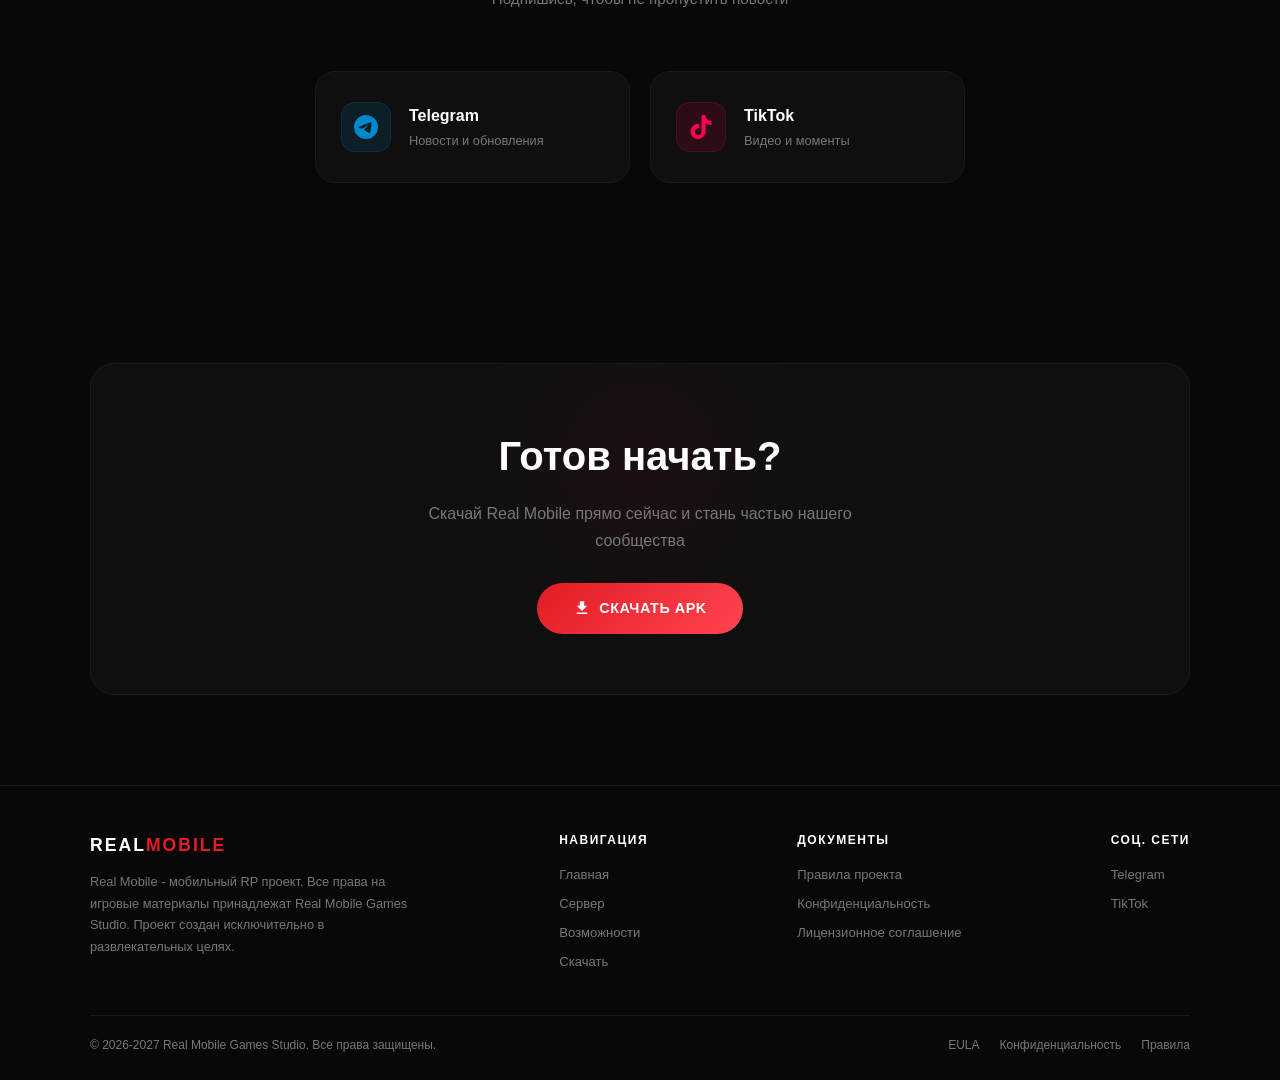
==== commit c895d66e: "Update index.html" ====
--- a/index.html
+++ b/index.html
@@ -63,23 +63,6 @@
             </a>
             <a href="features.html" class="btn btn-outline">Узнать больше</a>
         </div>
-
-        <div class="hero-counters">
-            <div class="hero-counter">
-                <div class="hero-counter-num" id="cntOnline">0</div>
-                <div class="hero-counter-label">Онлайн</div>
-            </div>
-            <div class="hero-divider"></div>
-            <div class="hero-counter">
-                <div class="hero-counter-num">1</div>
-                <div class="hero-counter-label">Сервер</div>
-            </div>
-            <div class="hero-divider"></div>
-            <div class="hero-counter">
-                <div class="hero-counter-num" id="cntAccounts">0</div>
-                <div class="hero-counter-label">Аккаунтов</div>
-            </div>
-        </div>
     </div>
 
     <div class="scroll-hint">
@@ -88,11 +71,7 @@
     </div>
 </section>
 
-<!-- ============================================
-     ВСЕ ЧТО НИЖЕ - ОБНОВЛЕНО И УКРАШЕНО
-     ============================================ -->
-
-<!-- Server Preview -->
+<!-- Server Preview - ТОЛЬКО ОНЛАЙН/СЛОТЫ/ПИНГ -->
 <section class="section" style="background: var(--gradient-dark);">
     <div class="container">
         <div class="section-head reveal">
@@ -122,7 +101,6 @@
                 </div>
             </div>
 
-            <!-- Полоска заполненности сервера -->
             <div class="server-fill-bar">
                 <div class="server-fill-track">
                     <div class="server-fill-progress" id="srvFill"></div>
@@ -188,35 +166,42 @@
     </div>
 </section>
 
-<!-- Stats Banner -->
-<section class="section stats-banner">
-    <div class="container">
-        <div class="stats-row reveal">
-            <div class="stat-block">
-                <div class="stat-block-num">150+</div>
-                <div class="stat-block-label">Транспорта</div>
-            </div>
-            <div class="stat-divider"></div>
-            <div class="stat-block">
-                <div class="stat-block-num">200+</div>
-                <div class="stat-block-label">Домов</div>
-            </div>
-            <div class="stat-divider"></div>
-            <div class="stat-block">
-                <div class="stat-block-num">50+</div>
-                <div class="stat-block-label">Работ</div>
-            </div>
-            <div class="stat-divider"></div>
-            <div class="stat-block">
-                <div class="stat-block-num">24/7</div>
-                <div class="stat-block-label">Поддержка</div>
+<!-- Stats Banner - КАРТОЧКАМИ -->
+<section class="section" style="background: var(--gradient-dark);">
+    <div class="container">
+        <div class="section-head reveal">
+            <div class="section-tag">Цифры проекта</div>
+            <h2 class="section-title">Real Mobile в цифрах</h2>
+            <p class="section-desc">Масштаб нашего игрового мира</p>
+        </div>
+
+        <div class="stats-cards">
+            <div class="stat-mini-card reveal">
+                <div class="stat-mini-icon">🚗</div>
+                <div class="stat-mini-num">150+</div>
+                <div class="stat-mini-label">Транспорта</div>
+            </div>
+            <div class="stat-mini-card reveal">
+                <div class="stat-mini-icon">🏠</div>
+                <div class="stat-mini-num">200+</div>
+                <div class="stat-mini-label">Домов</div>
+            </div>
+            <div class="stat-mini-card reveal">
+                <div class="stat-mini-icon">💼</div>
+                <div class="stat-mini-num">50+</div>
+                <div class="stat-mini-label">Работ</div>
+            </div>
+            <div class="stat-mini-card reveal">
+                <div class="stat-mini-icon">🛡️</div>
+                <div class="stat-mini-num">24/7</div>
+                <div class="stat-mini-label">Поддержка</div>
             </div>
         </div>
     </div>
 </section>
 
 <!-- How to Start -->
-<section class="section" style="background: var(--gradient-dark);">
+<section class="section">
     <div class="container">
         <div class="section-head reveal">
             <div class="section-tag">Начало игры</div>
@@ -249,7 +234,7 @@
 </section>
 
 <!-- Why Us -->
-<section class="section">
+<section class="section" style="background: var(--gradient-dark);">
     <div class="container">
         <div class="section-head reveal">
             <div class="section-tag">Преимущества</div>
@@ -282,7 +267,7 @@
 </section>
 
 <!-- Community -->
-<section class="section" style="background: var(--gradient-dark);">
+<section class="section">
     <div class="container">
         <div class="section-head reveal">
             <div class="section-tag">Сообщество</div>
@@ -314,7 +299,7 @@
 </section>
 
 <!-- CTA Download -->
-<section class="section">
+<section class="section" style="background: var(--gradient-dark);">
     <div class="container">
         <div class="cta-card reveal">
             <div class="cta-glow"></div>
--- a/style.css
+++ b/style.css
@@ -679,6 +679,42 @@
 }
 
 /* ============================================
+   SERVER FILL BAR
+   ============================================ */
+.server-fill-bar {
+    margin: 25px 0 30px;
+}
+
+.server-fill-track {
+    width: 100%;
+    height: 6px;
+    background: var(--border);
+    border-radius: 3px;
+    overflow: hidden;
+    margin-bottom: 8px;
+}
+
+.server-fill-progress {
+    height: 100%;
+    background: var(--gradient-red);
+    border-radius: 3px;
+    width: 0%;
+    transition: width 1.5s cubic-bezier(0.16, 1, 0.3, 1);
+    box-shadow: 0 0 10px rgba(227, 28, 37, 0.4);
+}
+
+.server-fill-text {
+    font-size: 0.72rem;
+    color: var(--text-gray);
+    letter-spacing: 0.5px;
+}
+
+.server-fill-text span {
+    color: var(--primary);
+    font-weight: 700;
+}
+
+/* ============================================
    FEATURES GRID
    ============================================ */
 .features-grid {
@@ -703,6 +739,20 @@
     box-shadow: var(--shadow-card);
 }
 
+.feature-card-line {
+    position: absolute;
+    top: 0;
+    left: 0;
+    width: 0;
+    height: 2px;
+    background: var(--gradient-red);
+    transition: width 0.5s ease;
+}
+
+.feature-card:hover .feature-card-line {
+    width: 100%;
+}
+
 .feature-icon {
     width: 50px;
     height: 50px;
@@ -727,6 +777,50 @@
     font-size: 0.85rem;
     color: var(--text-gray);
     line-height: 1.65;
+}
+
+/* ============================================
+   STATS BANNER
+   ============================================ */
+.stats-banner {
+    background: var(--bg-card);
+    border-top: 1px solid var(--border);
+    border-bottom: 1px solid var(--border);
+    padding: 50px 20px;
+}
+
+.stats-row {
+    display: flex;
+    align-items: center;
+    justify-content: center;
+    gap: 50px;
+    flex-wrap: wrap;
+}
+
+.stat-block {
+    text-align: center;
+}
+
+.stat-block-num {
+    font-family: 'Montserrat', sans-serif;
+    font-size: 2.2rem;
+    font-weight: 900;
+    color: var(--primary);
+    line-height: 1;
+    margin-bottom: 6px;
+}
+
+.stat-block-label {
+    font-size: 0.75rem;
+    color: var(--text-gray);
+    text-transform: uppercase;
+    letter-spacing: 1.5px;
+}
+
+.stat-divider {
+    width: 1px;
+    height: 40px;
+    background: var(--border-light);
 }
 
 /* ============================================
@@ -790,6 +884,116 @@
     max-width: 260px;
     margin: 0 auto;
     line-height: 1.6;
+}
+
+.step-icon-hint {
+    margin-top: 14px;
+    font-size: 1.5rem;
+    opacity: 0.4;
+    transition: all var(--transition);
+}
+
+.step:hover .step-icon-hint {
+    opacity: 1;
+    transform: scale(1.2);
+}
+
+/* ============================================
+   WHY US GRID
+   ============================================ */
+.why-grid {
+    display: grid;
+    grid-template-columns: repeat(2, 1fr);
+    gap: 20px;
+}
+
+.why-card {
+    background: var(--bg-card);
+    border: 1px solid var(--border);
+    border-radius: var(--radius-lg);
+    padding: 35px 30px;
+    transition: all 0.4s ease;
+    position: relative;
+    overflow: hidden;
+}
+
+.why-card:hover {
+    border-color: rgba(227, 28, 37, 0.25);
+    transform: translateY(-4px);
+    box-shadow: var(--shadow-card);
+}
+
+.why-num {
+    font-family: 'Montserrat', sans-serif;
+    font-size: 3rem;
+    font-weight: 900;
+    color: var(--primary);
+    opacity: 0.15;
+    position: absolute;
+    top: 15px;
+    right: 20px;
+    line-height: 1;
+}
+
+.why-card h3 {
+    font-family: 'Montserrat', sans-serif;
+    font-size: 1.1rem;
+    font-weight: 700;
+    margin-bottom: 10px;
+    position: relative;
+    z-index: 1;
+}
+
+.why-card p {
+    font-size: 0.85rem;
+    color: var(--text-gray);
+    line-height: 1.7;
+    position: relative;
+    z-index: 1;
+}
+
+/* ============================================
+   CTA CARD
+   ============================================ */
+.cta-card {
+    background: var(--bg-card);
+    border: 1px solid var(--border);
+    border-radius: 24px;
+    padding: 60px 40px;
+    text-align: center;
+    position: relative;
+    overflow: hidden;
+}
+
+.cta-glow {
+    position: absolute;
+    top: -100px;
+    left: 50%;
+    transform: translateX(-50%);
+    width: 400px;
+    height: 400px;
+    background: radial-gradient(circle, rgba(227, 28, 37, 0.06) 0%, transparent 70%);
+    pointer-events: none;
+}
+
+.cta-content {
+    position: relative;
+    z-index: 1;
+}
+
+.cta-content h2 {
+    font-family: 'Montserrat', sans-serif;
+    font-size: clamp(1.8rem, 4vw, 2.5rem);
+    font-weight: 900;
+    margin-bottom: 12px;
+}
+
+.cta-content p {
+    font-size: 1rem;
+    color: var(--text-gray);
+    max-width: 450px;
+    margin: 0 auto 28px;
+    line-height: 1.7;
 }
 
 /* ============================================
@@ -1023,7 +1227,7 @@
 .footer-links a:hover { color: var(--primary); }
 
 /* ============================================
-   PAGE CONTENT (for rules, privacy, eula)
+   PAGE CONTENT (rules, privacy, eula)
    ============================================ */
 .page-hero {
     position: relative;
@@ -1166,7 +1370,7 @@
 }
 
 /* ============================================
-   RESPONSIVE
+   RESPONSIVE (ALL IN ONE)
    ============================================ */
 @media (max-width: 1024px) {
     .features-grid {
@@ -1201,6 +1405,14 @@
     .footer-links { justify-content: center; }
 
     .section { padding: 60px 20px; }
+
+    .stats-row { gap: 25px; }
+    .stat-block-num { font-size: 1.6rem; }
+    .stat-divider { display: none; }
+
+    .why-grid { grid-template-columns: 1fr; }
+
+    .cta-card { padding: 40px 20px; }
 }
 
 @media (max-width: 480px) {
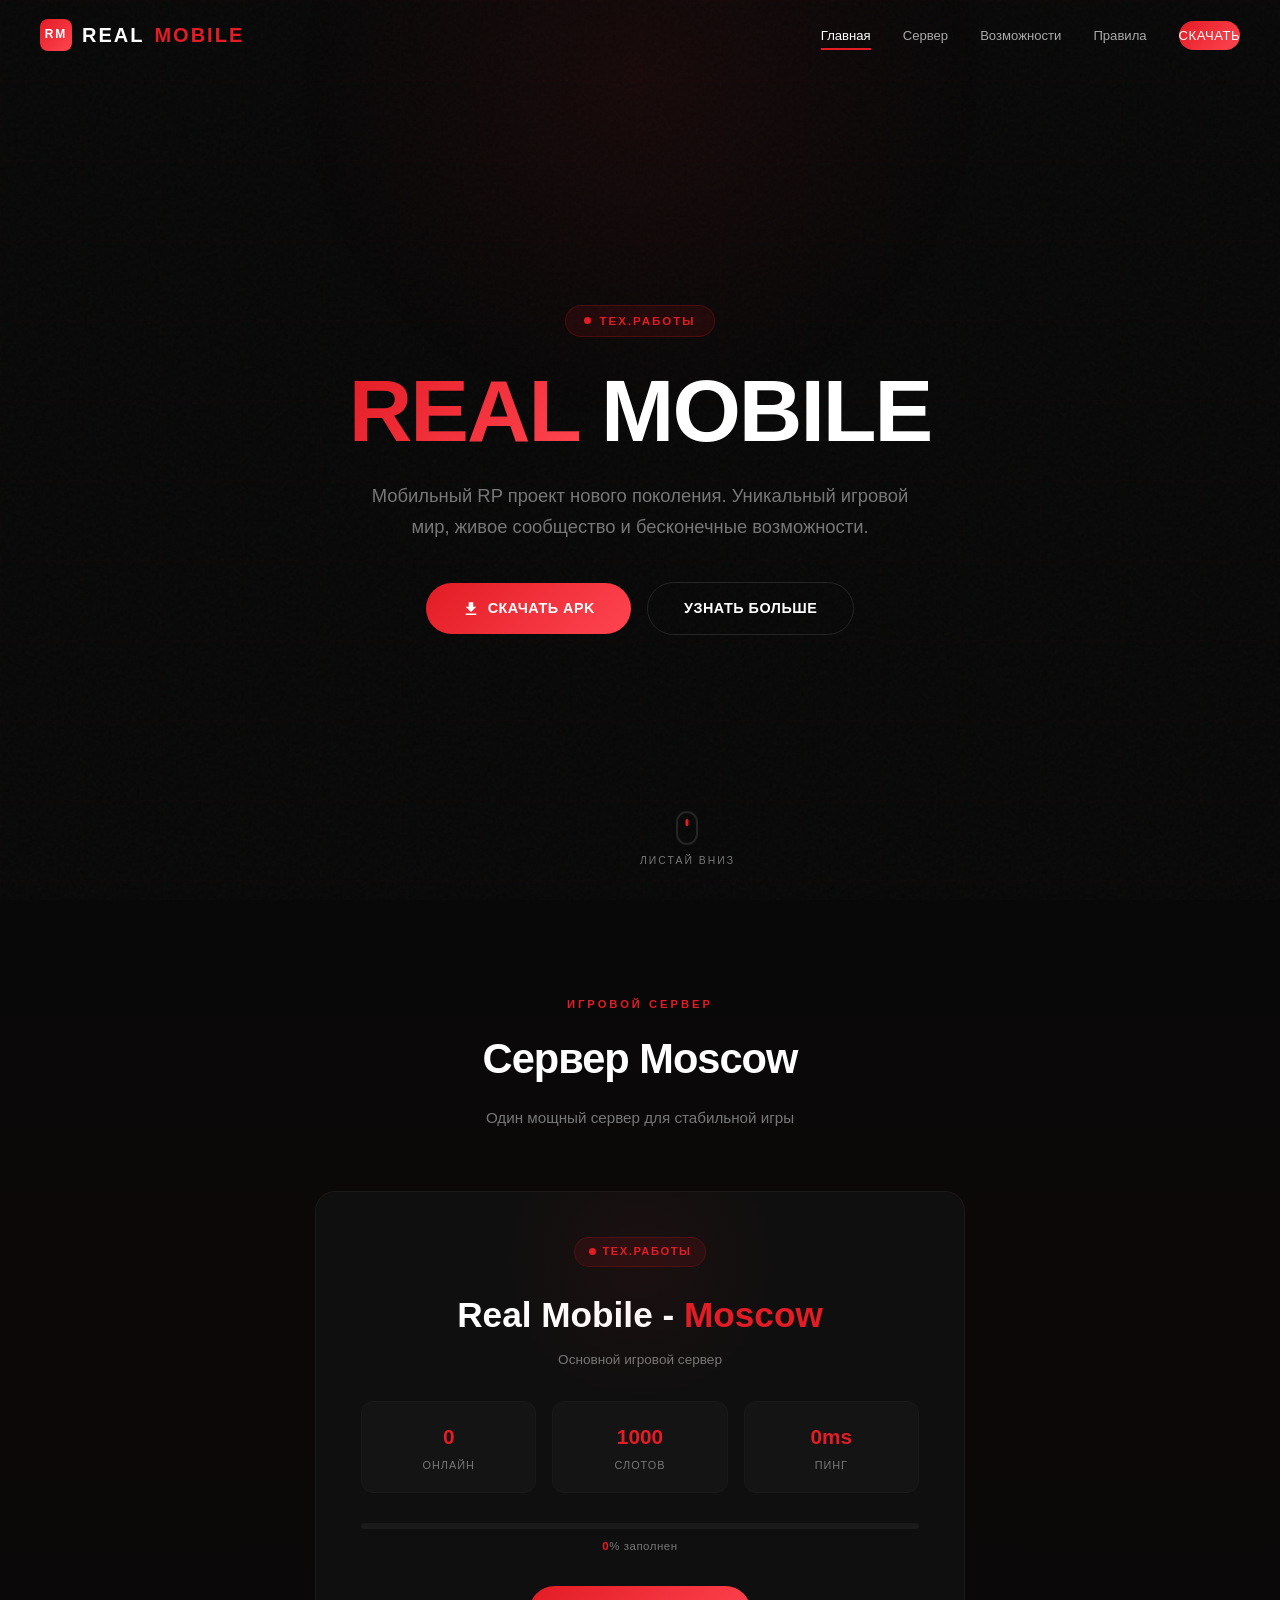
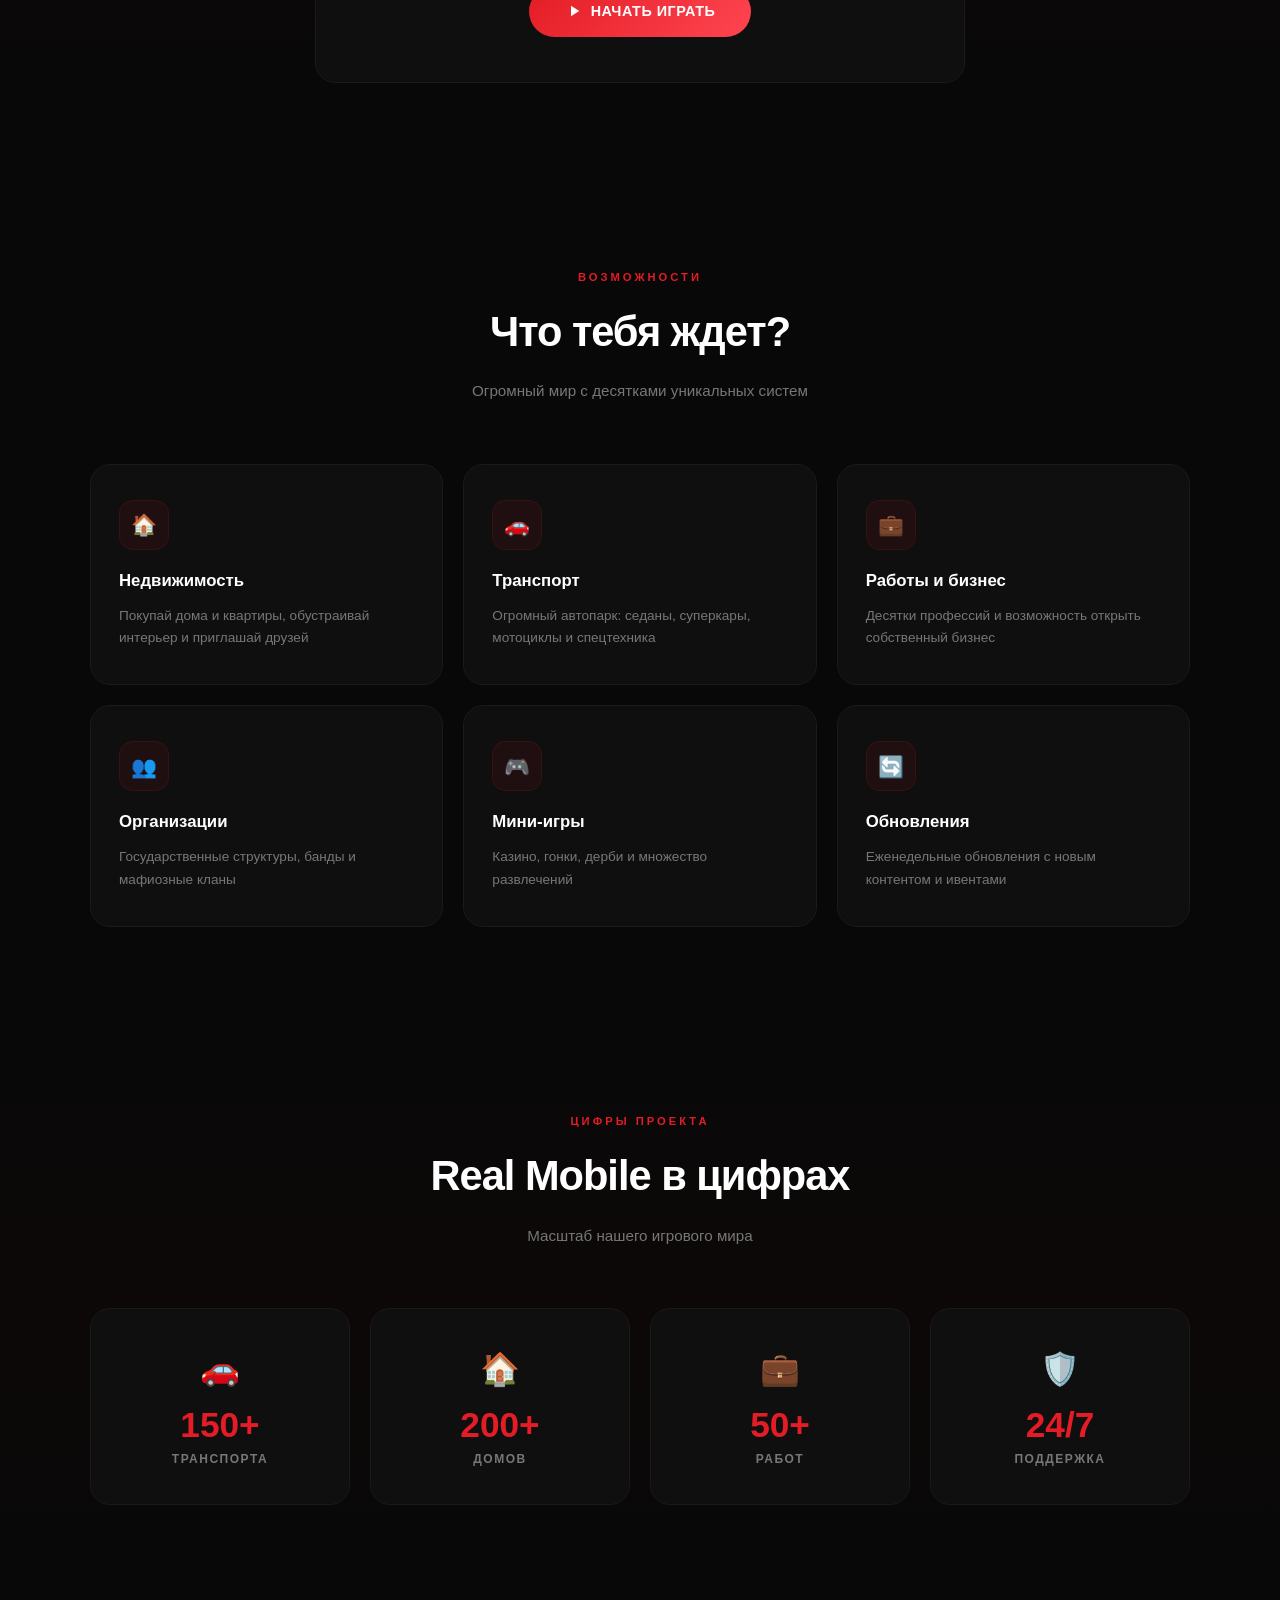
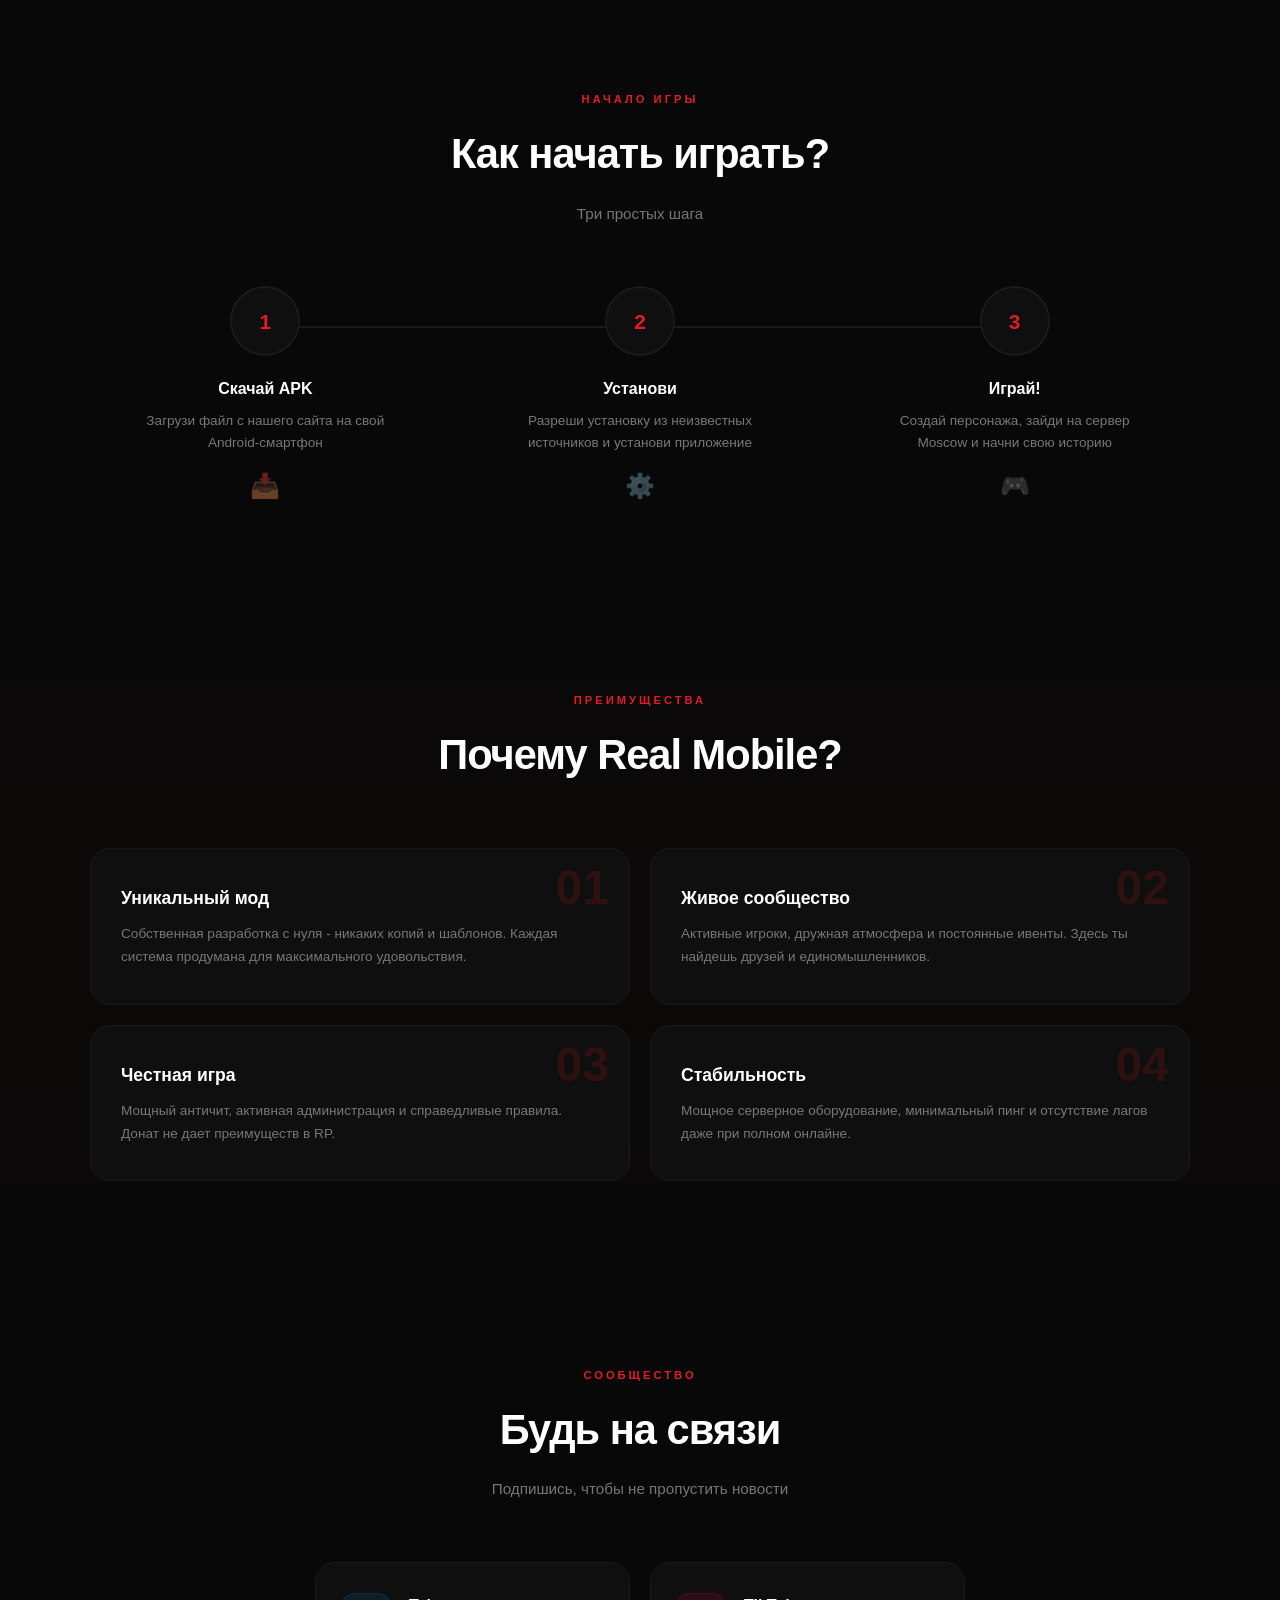
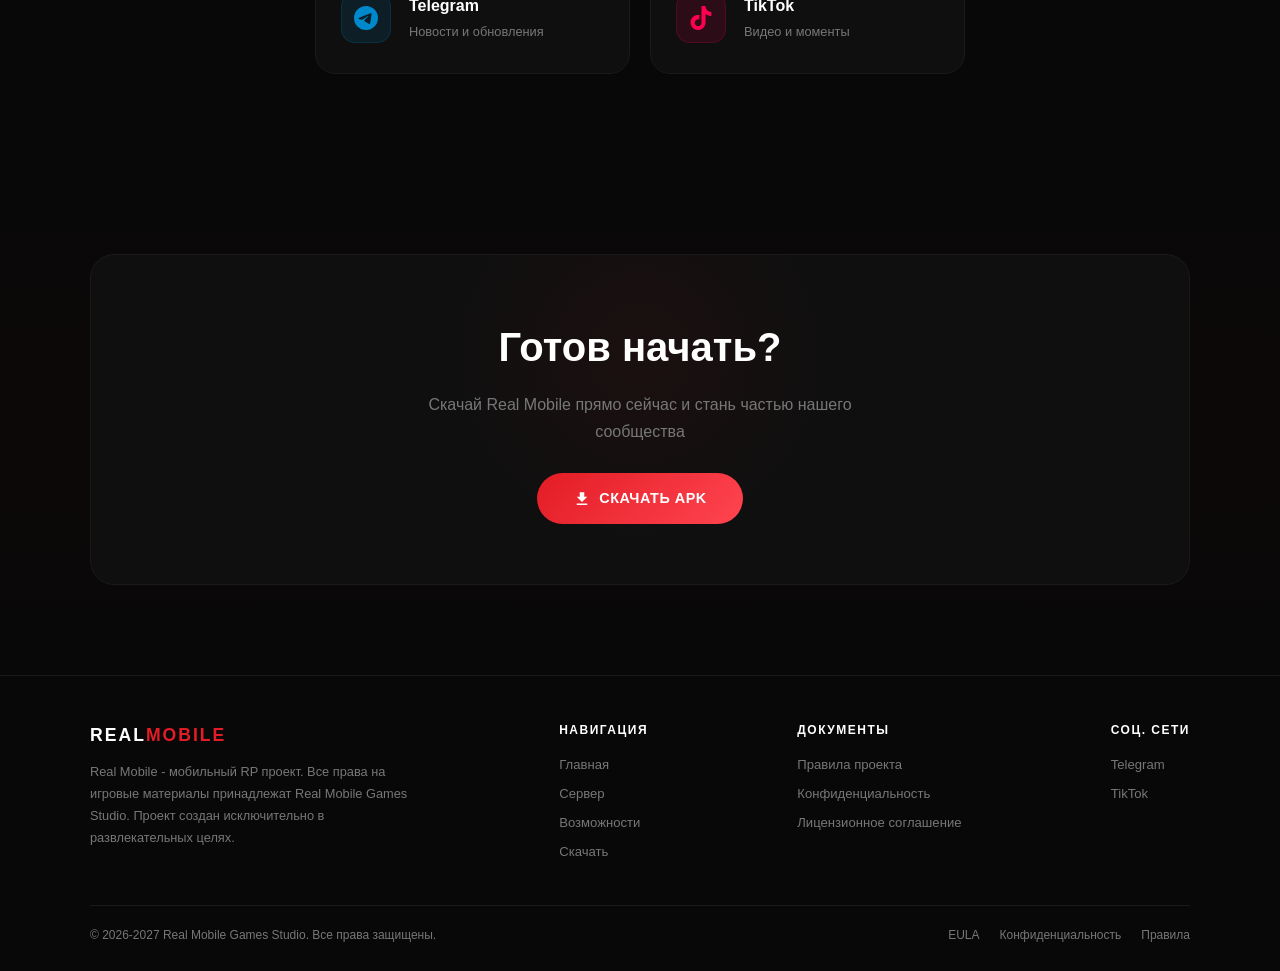
==== commit e95ac23b: "Update index.html" ====
--- a/index.html
+++ b/index.html
@@ -82,7 +82,7 @@
 
         <div class="server-card reveal">
             <div class="server-card-glow"></div>
-            <div class="server-badge"><span class="dot"></span> Online</div>
+            <div class="server-badge"><span class="dot"></span> Тех.Работы</div>
             <h3 class="server-name">Real Mobile - <span class="red">Moscow</span></h3>
             <p class="server-sub">Основной игровой сервер</p>
 
--- a/style.css
+++ b/style.css
@@ -1406,10 +1406,6 @@
 
     .section { padding: 60px 20px; }
 
-    .stats-row { gap: 25px; }
-    .stat-block-num { font-size: 1.6rem; }
-    .stat-divider { display: none; }
-
     .why-grid { grid-template-columns: 1fr; }
 
     .cta-card { padding: 40px 20px; }
@@ -1426,3 +1422,97 @@
     .hero-counters { flex-direction: column; gap: 16px; }
     .hero-divider { width: 40px; height: 1px; }
 }
+/* ============================================
+   STATS MINI CARDS (новые красивые карточки)
+   ============================================ */
+.stats-cards {
+    display: grid;
+    grid-template-columns: repeat(4, 1fr);
+    gap: 20px;
+}
+
+.stat-mini-card {
+    background: var(--bg-card);
+    border: 1px solid var(--border);
+    border-radius: var(--radius-lg);
+    padding: 35px 20px;
+    text-align: center;
+    transition: all 0.4s ease;
+    position: relative;
+    overflow: hidden;
+}
+
+.stat-mini-card::before {
+    content: '';
+    position: absolute;
+    top: 0;
+    left: -100%;
+    width: 100%;
+    height: 100%;
+    background: linear-gradient(90deg, transparent, rgba(227, 28, 37, 0.05), transparent);
+    transition: left 0.6s ease;
+}
+
+.stat-mini-card:hover::before {
+    left: 100%;
+}
+
+.stat-mini-card:hover {
+    border-color: rgba(227, 28, 37, 0.3);
+    transform: translateY(-6px);
+    box-shadow: var(--shadow-card);
+}
+
+.stat-mini-icon {
+    font-size: 2rem;
+    margin-bottom: 12px;
+    display: inline-block;
+    transition: transform var(--transition);
+}
+
+.stat-mini-card:hover .stat-mini-icon {
+    transform: scale(1.2);
+}
+
+.stat-mini-num {
+    font-family: 'Montserrat', sans-serif;
+    font-size: 2.2rem;
+    font-weight: 900;
+    color: var(--primary);
+    line-height: 1;
+    margin-bottom: 8px;
+}
+
+.stat-mini-label {
+    font-size: 0.75rem;
+    color: var(--text-gray);
+    text-transform: uppercase;
+    letter-spacing: 1.5px;
+    font-weight: 600;
+}
+
+/* Адаптив для карточек статистики */
+@media (max-width: 768px) {
+    .stats-cards {
+        grid-template-columns: repeat(2, 1fr);
+        gap: 15px;
+    }
+
+    .stat-mini-card {
+        padding: 25px 15px;
+    }
+
+    .stat-mini-num {
+        font-size: 1.7rem;
+    }
+
+    .stat-mini-icon {
+        font-size: 1.6rem;
+    }
+}
+
+@media (max-width: 480px) {
+    .stats-cards {
+        grid-template-columns: repeat(2, 1fr);
+    }
+}
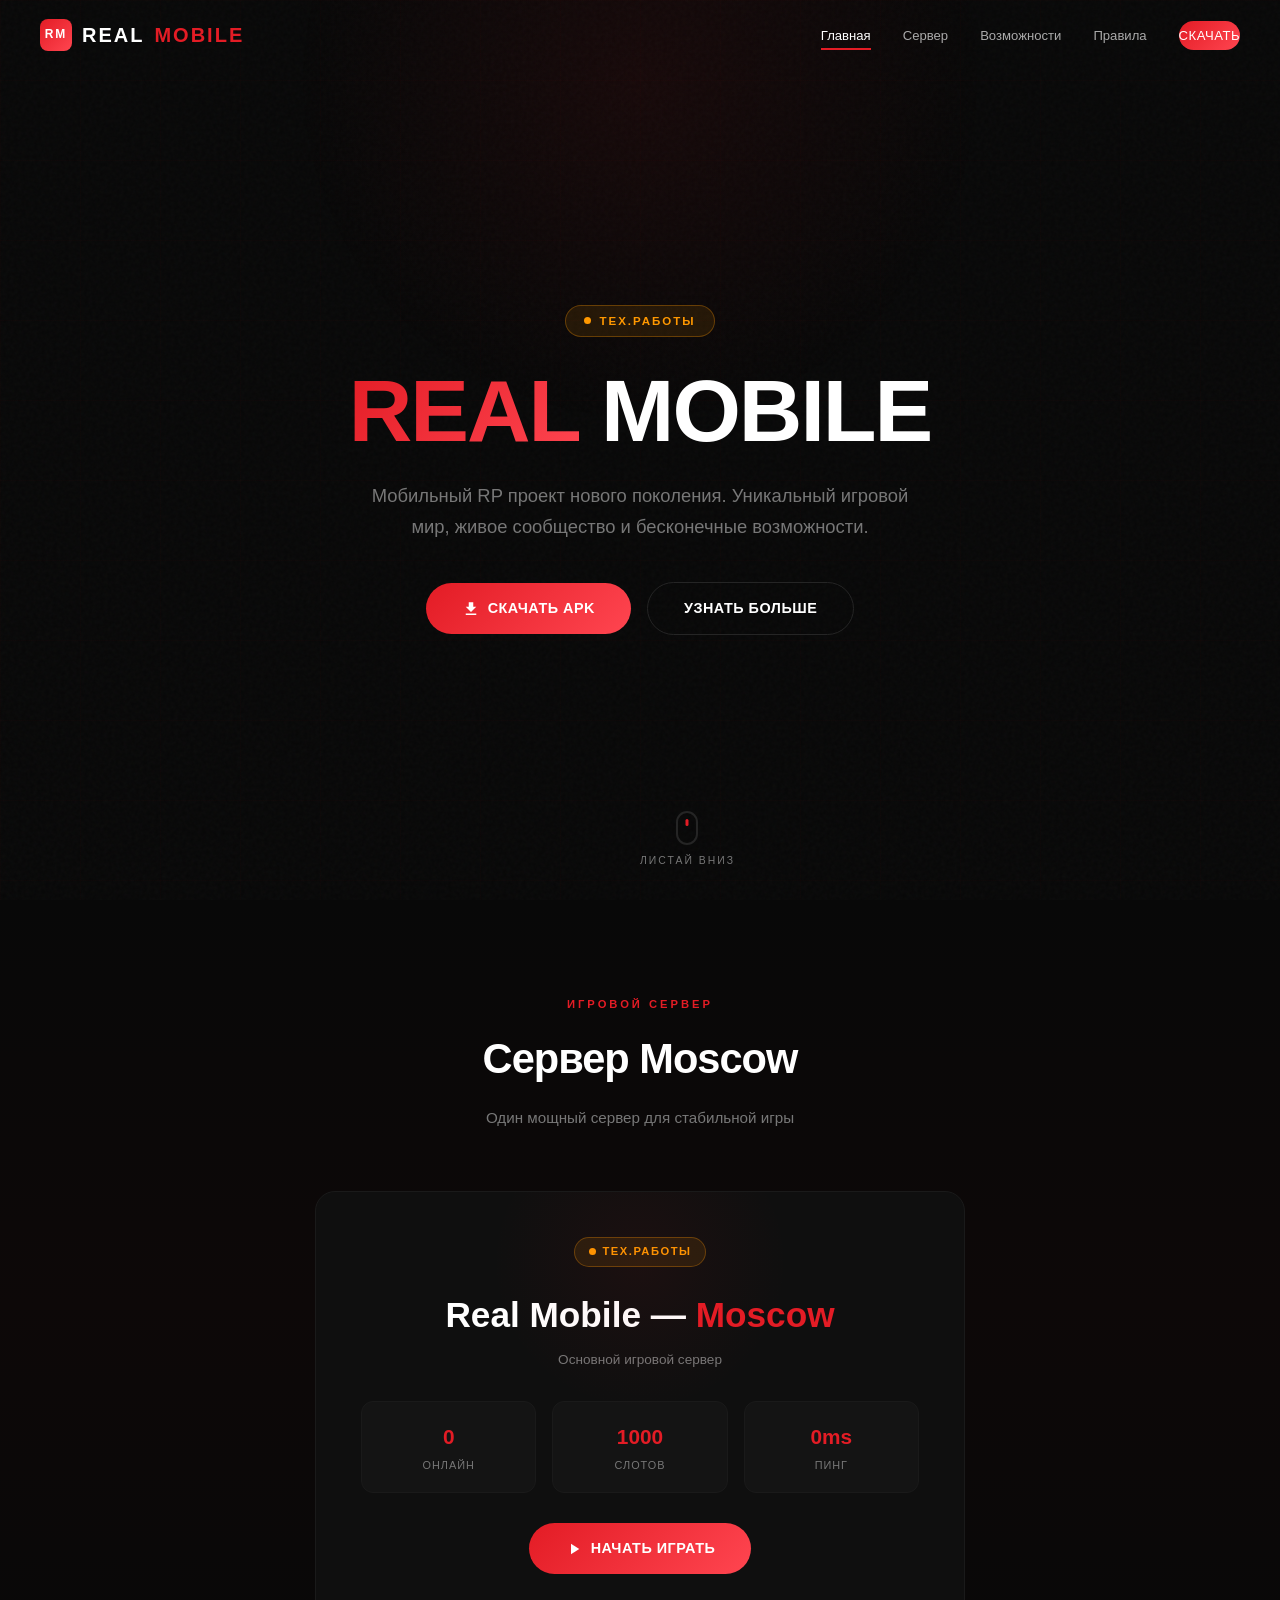
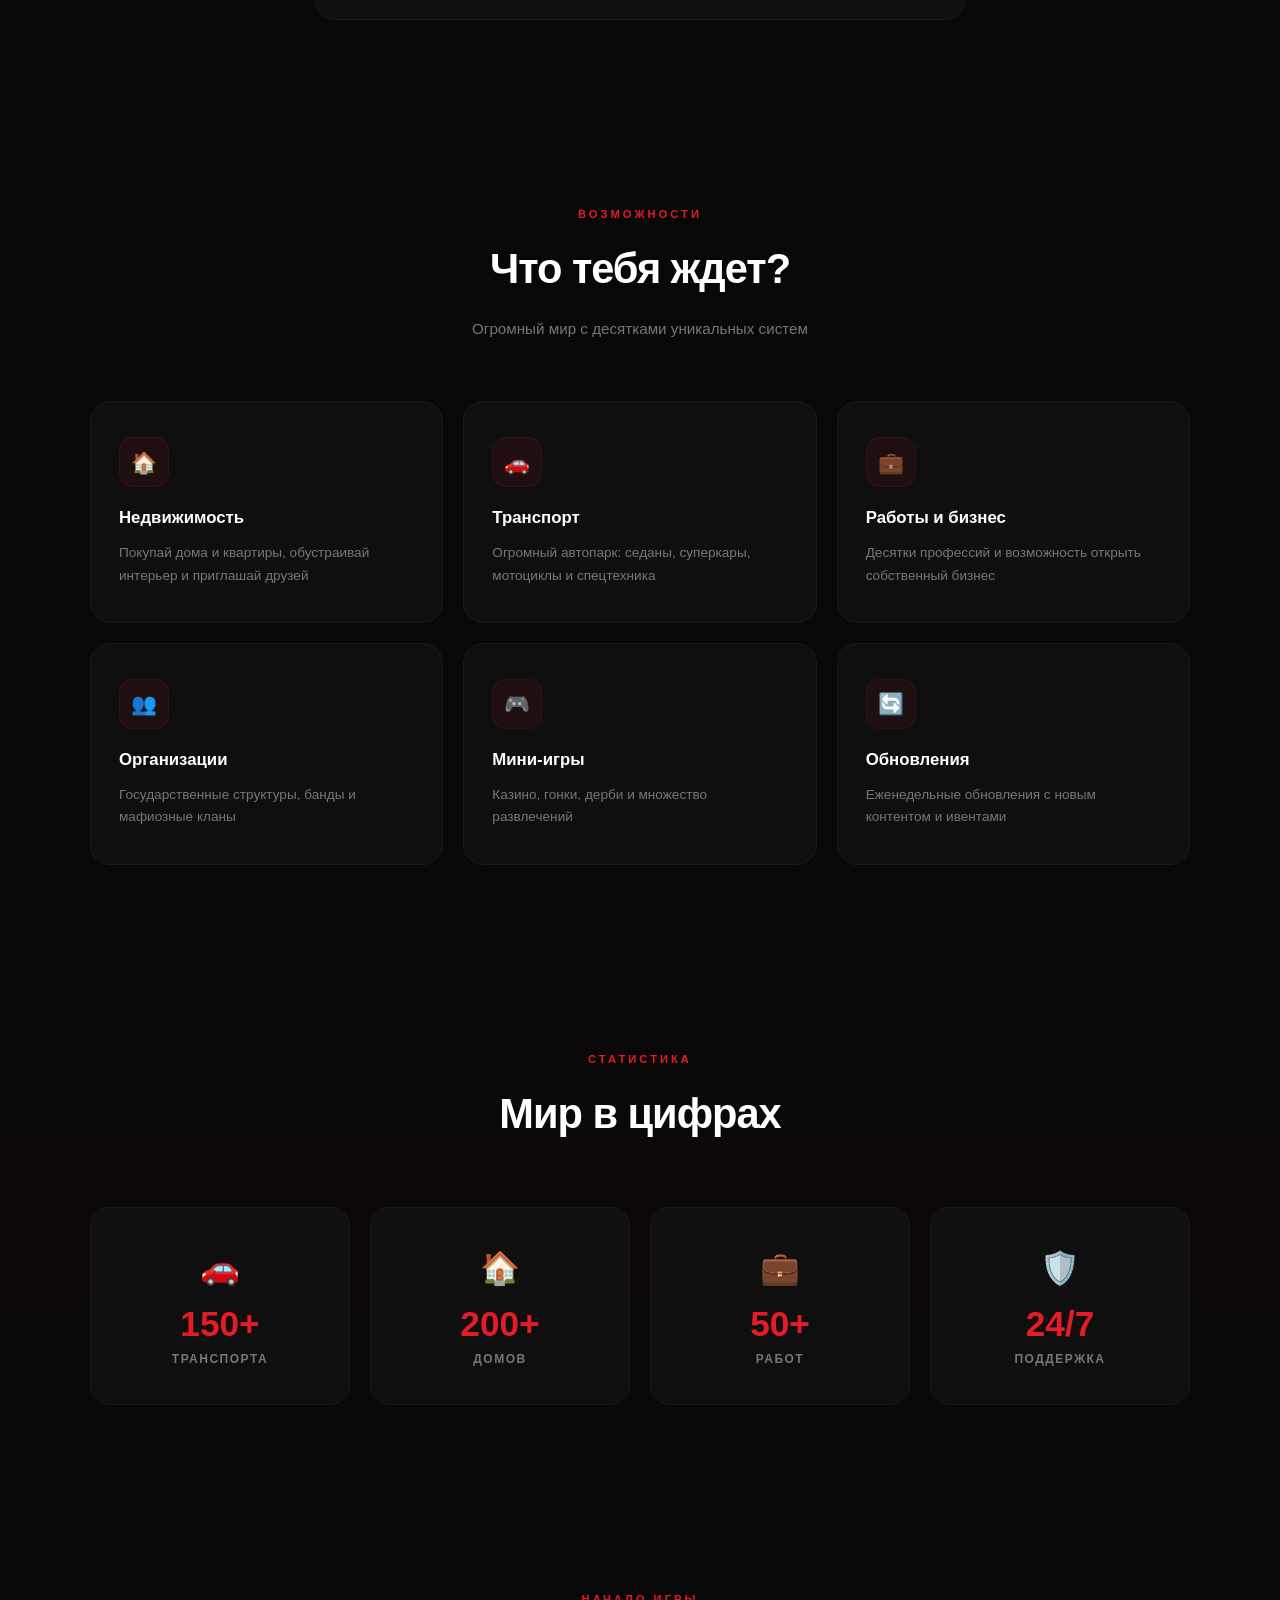
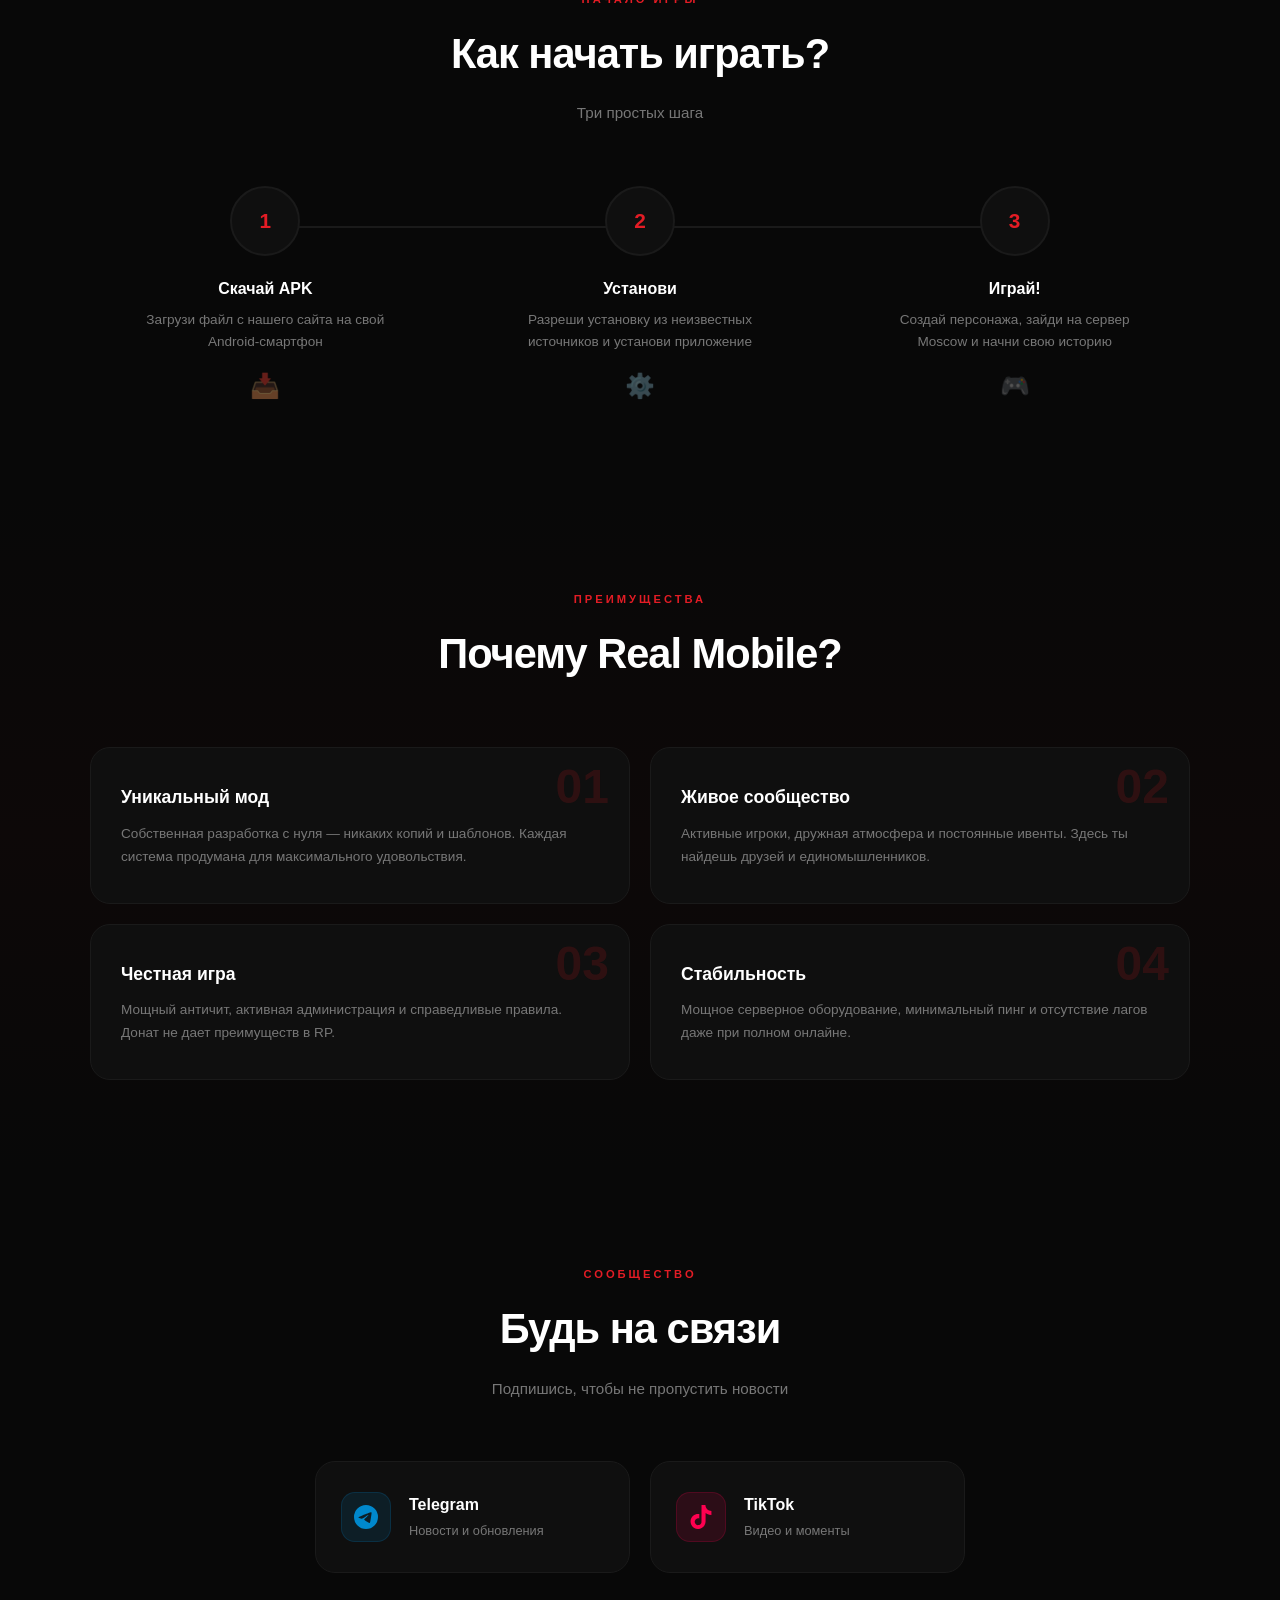
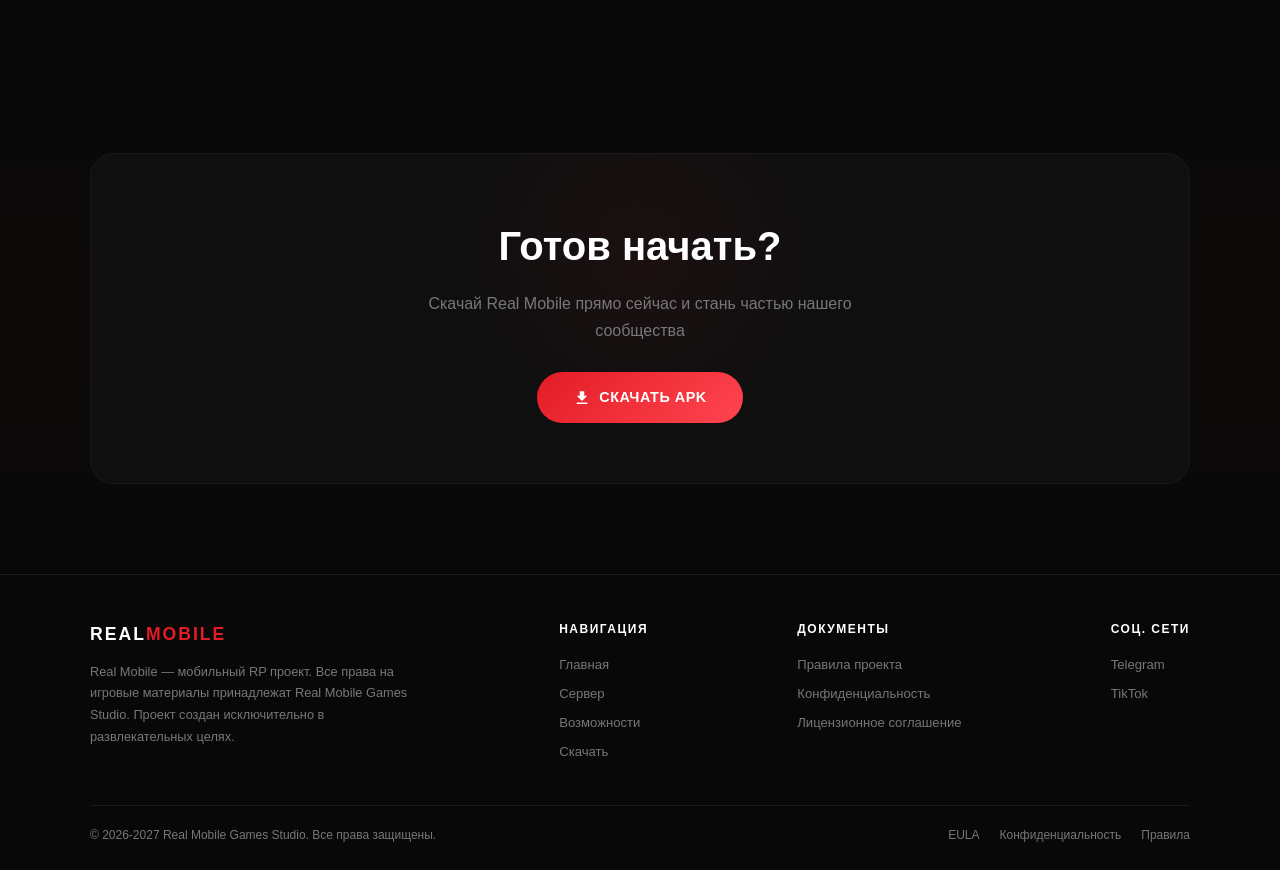
==== commit bcfdb314: "Update index.html" ====
--- a/index.html
+++ b/index.html
@@ -1,10 +1,11 @@
+
 <!DOCTYPE html>
 <html lang="ru">
 <head>
     <meta charset="UTF-8">
     <meta name="viewport" content="width=device-width, initial-scale=1.0">
-    <title>Real Mobile - Официальный сайт</title>
-    <meta name="description" content="Real Mobile - мобильный RP проект. Скачай APK и начни играть прямо сейчас!">
+    <title>Real Mobile — Официальный сайт</title>
+    <meta name="description" content="Real Mobile — мобильный RP проект. Скачай APK и начни играть прямо сейчас!">
     <link rel="stylesheet" href="style.css">
 </head>
 <body>
@@ -15,7 +16,7 @@
     <div class="preloader-spinner"></div>
 </div>
 
-<!-- BG -->
+<!-- Background Effects -->
 <div class="bg-grid"></div>
 <div class="bg-noise"></div>
 
@@ -39,7 +40,7 @@
     </div>
 </nav>
 
-<!-- Mobile Nav -->
+<!-- Mobile Navigation Overlay -->
 <div class="mobile-nav" id="mobileNav">
     <a href="index.html" onclick="closeMobile()">Главная</a>
     <a href="server.html" onclick="closeMobile()">Сервер</a>
@@ -48,11 +49,13 @@
     <a href="download.html" onclick="closeMobile()">Скачать</a>
 </div>
 
-<!-- Hero -->
+<!-- Hero Section -->
 <section class="hero">
     <div class="hero-glow"></div>
     <div class="hero-content">
-        <div class="hero-tag"><span class="pulse"></span> Тех.Работы</div>
+        <!-- Статус меняется через админку -->
+        <div class="hero-tag"><span class="pulse"></span> Загрузка...</div>
+        
         <h1><span class="red">REAL</span> MOBILE</h1>
         <p class="hero-sub">Мобильный RP проект нового поколения. Уникальный игровой мир, живое сообщество и бесконечные возможности.</p>
 
@@ -71,7 +74,7 @@
     </div>
 </section>
 
-<!-- Server Preview - ТОЛЬКО ОНЛАЙН/СЛОТЫ/ПИНГ -->
+<!-- Server Preview Section -->
 <section class="section" style="background: var(--gradient-dark);">
     <div class="container">
         <div class="section-head reveal">
@@ -82,8 +85,10 @@
 
         <div class="server-card reveal">
             <div class="server-card-glow"></div>
-            <div class="server-badge"><span class="dot"></span> Тех.Работы</div>
-            <h3 class="server-name">Real Mobile - <span class="red">Moscow</span></h3>
+            <!-- Статус меняется через админку -->
+            <div class="server-badge"><span class="dot"></span> Загрузка...</div>
+            
+            <h3 class="server-name">Real Mobile — <span class="red">Moscow</span></h3>
             <p class="server-sub">Основной игровой сервер</p>
 
             <div class="server-stats">
@@ -92,15 +97,18 @@
                     <div class="server-stat-label">Онлайн</div>
                 </div>
                 <div class="server-stat">
-                    <div class="server-stat-val">1000</div>
+                    <!-- data-slots привязан к админке -->
+                    <div class="server-stat-val" data-slots>1000</div>
                     <div class="server-stat-label">Слотов</div>
                 </div>
                 <div class="server-stat">
-                    <div class="server-stat-val">0ms</div>
+                    <!-- data-ping привязан к админке -->
+                    <div class="server-stat-val" data-ping>0ms</div>
                     <div class="server-stat-label">Пинг</div>
                 </div>
             </div>
 
+            <!-- Полоска заполненности (анимируется через скрипт) -->
             <div class="server-fill-bar">
                 <div class="server-fill-track">
                     <div class="server-fill-progress" id="srvFill"></div>
@@ -116,7 +124,7 @@
     </div>
 </section>
 
-<!-- Features -->
+<!-- Features Grid -->
 <section class="section">
     <div class="container">
         <div class="section-head reveal">
@@ -166,13 +174,12 @@
     </div>
 </section>
 
-<!-- Stats Banner - КАРТОЧКАМИ -->
+<!-- Stats Mini Cards (Цифры проекта) -->
 <section class="section" style="background: var(--gradient-dark);">
     <div class="container">
         <div class="section-head reveal">
-            <div class="section-tag">Цифры проекта</div>
-            <h2 class="section-title">Real Mobile в цифрах</h2>
-            <p class="section-desc">Масштаб нашего игрового мира</p>
+            <div class="section-tag">Статистика</div>
+            <h2 class="section-title">Мир в цифрах</h2>
         </div>
 
         <div class="stats-cards">
@@ -200,7 +207,7 @@
     </div>
 </section>
 
-<!-- How to Start -->
+<!-- How to Start Steps -->
 <section class="section">
     <div class="container">
         <div class="section-head reveal">
@@ -233,7 +240,7 @@
     </div>
 </section>
 
-<!-- Why Us -->
+<!-- Why Us Benefits -->
 <section class="section" style="background: var(--gradient-dark);">
     <div class="container">
         <div class="section-head reveal">
@@ -245,7 +252,7 @@
             <div class="why-card reveal">
                 <div class="why-num">01</div>
                 <h3>Уникальный мод</h3>
-                <p>Собственная разработка с нуля - никаких копий и шаблонов. Каждая система продумана для максимального удовольствия.</p>
+                <p>Собственная разработка с нуля — никаких копий и шаблонов. Каждая система продумана для максимального удовольствия.</p>
             </div>
             <div class="why-card reveal">
                 <div class="why-num">02</div>
@@ -266,7 +273,7 @@
     </div>
 </section>
 
-<!-- Community -->
+<!-- Community Links -->
 <section class="section">
     <div class="container">
         <div class="section-head reveal">
@@ -298,7 +305,7 @@
     </div>
 </section>
 
-<!-- CTA Download -->
+<!-- CTA Download Card -->
 <section class="section" style="background: var(--gradient-dark);">
     <div class="container">
         <div class="cta-card reveal">
@@ -321,7 +328,7 @@
         <div class="footer-top">
             <div class="footer-brand">
                 <div class="footer-logo"><span class="w">REAL</span><span class="r">MOBILE</span></div>
-                <p>Real Mobile - мобильный RP проект. Все права на игровые материалы принадлежат Real Mobile Games Studio. Проект создан исключительно в развлекательных целях.</p>
+                <p>Real Mobile — мобильный RP проект. Все права на игровые материалы принадлежат Real Mobile Games Studio. Проект создан исключительно в развлекательных целях.</p>
             </div>
             <div class="footer-col">
                 <h4>Навигация</h4>
@@ -353,11 +360,13 @@
     </div>
 </footer>
 
-<!-- Back to top -->
+<!-- Back to top button -->
 <div class="to-top" id="toTop" onclick="goTop()">
     <svg viewBox="0 0 24 24"><path d="M7.41 15.41L12 10.83l4.59 4.58L18 14l-6-6-6 6z"/></svg>
 </div>
 
+<!-- Scripts Inclusion -->
+<script src="config.js"></script>
 <script src="script.js"></script>
 </body>
 </html>
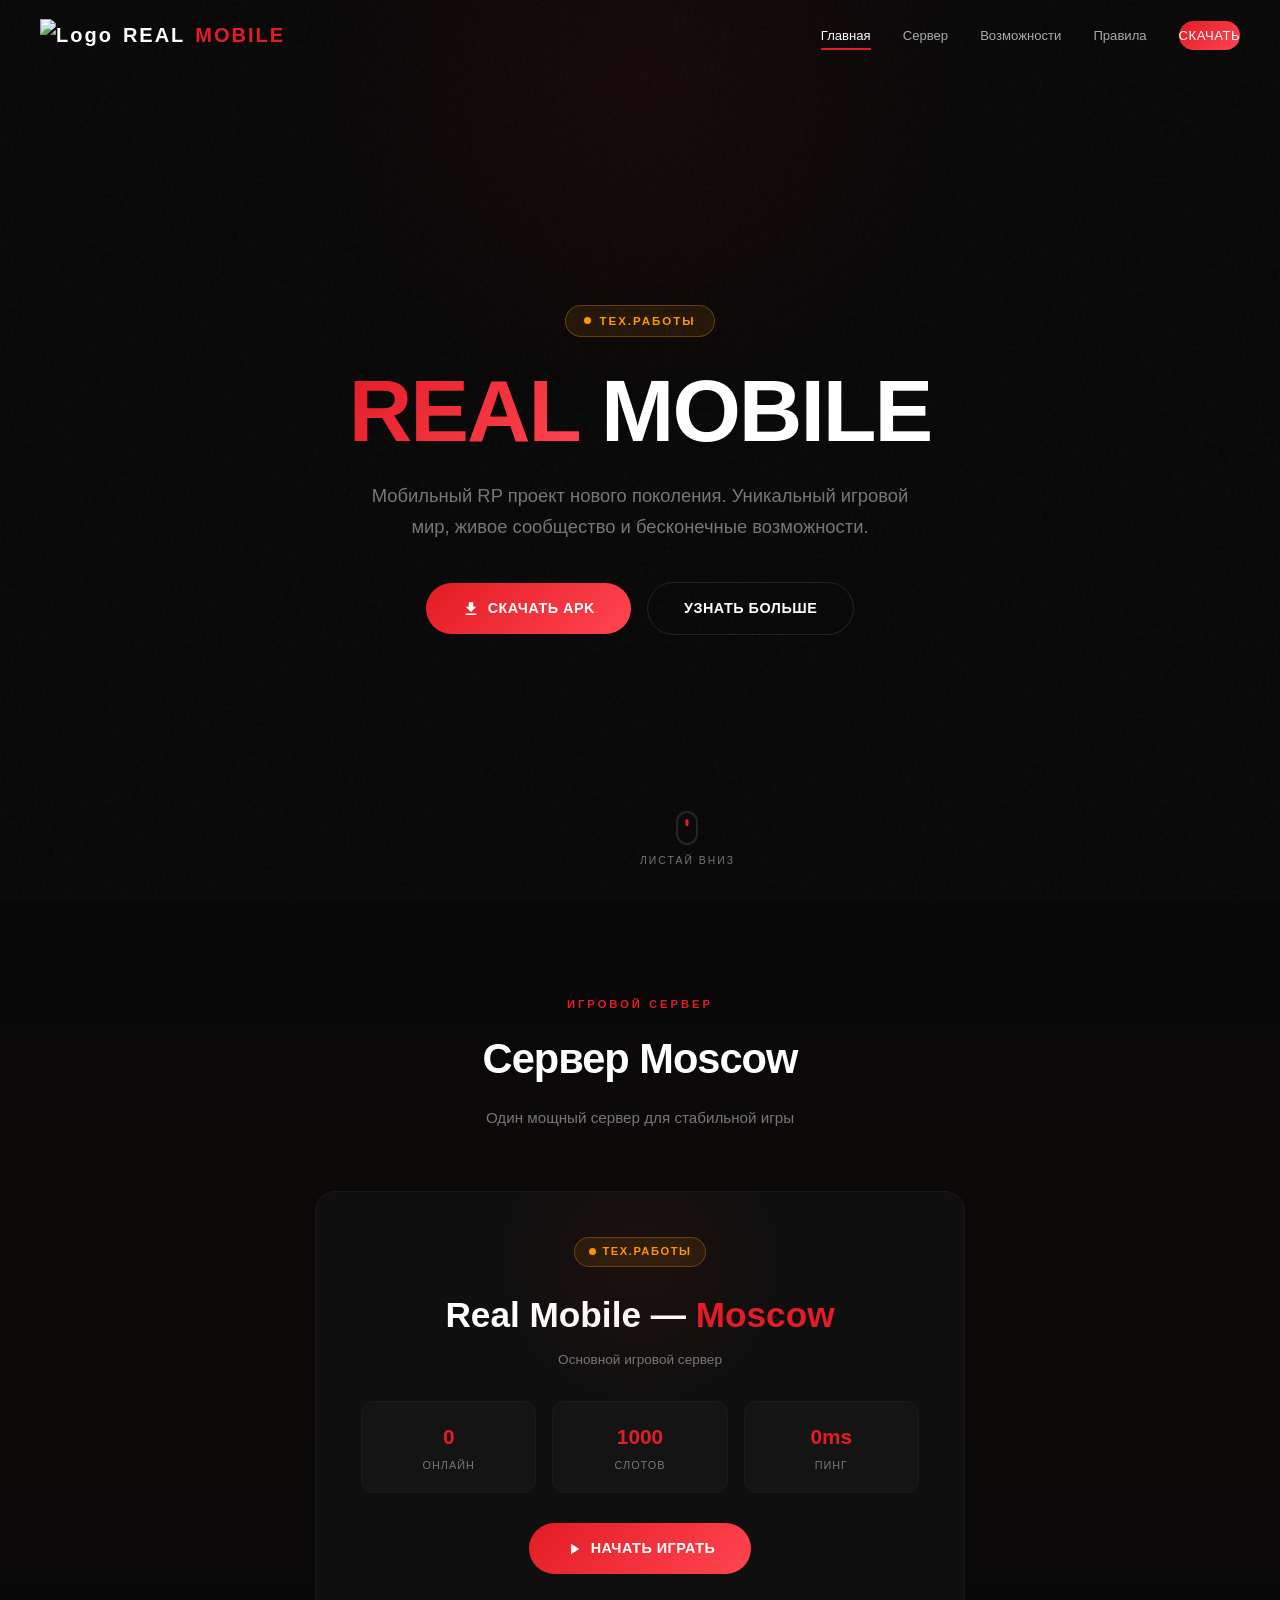
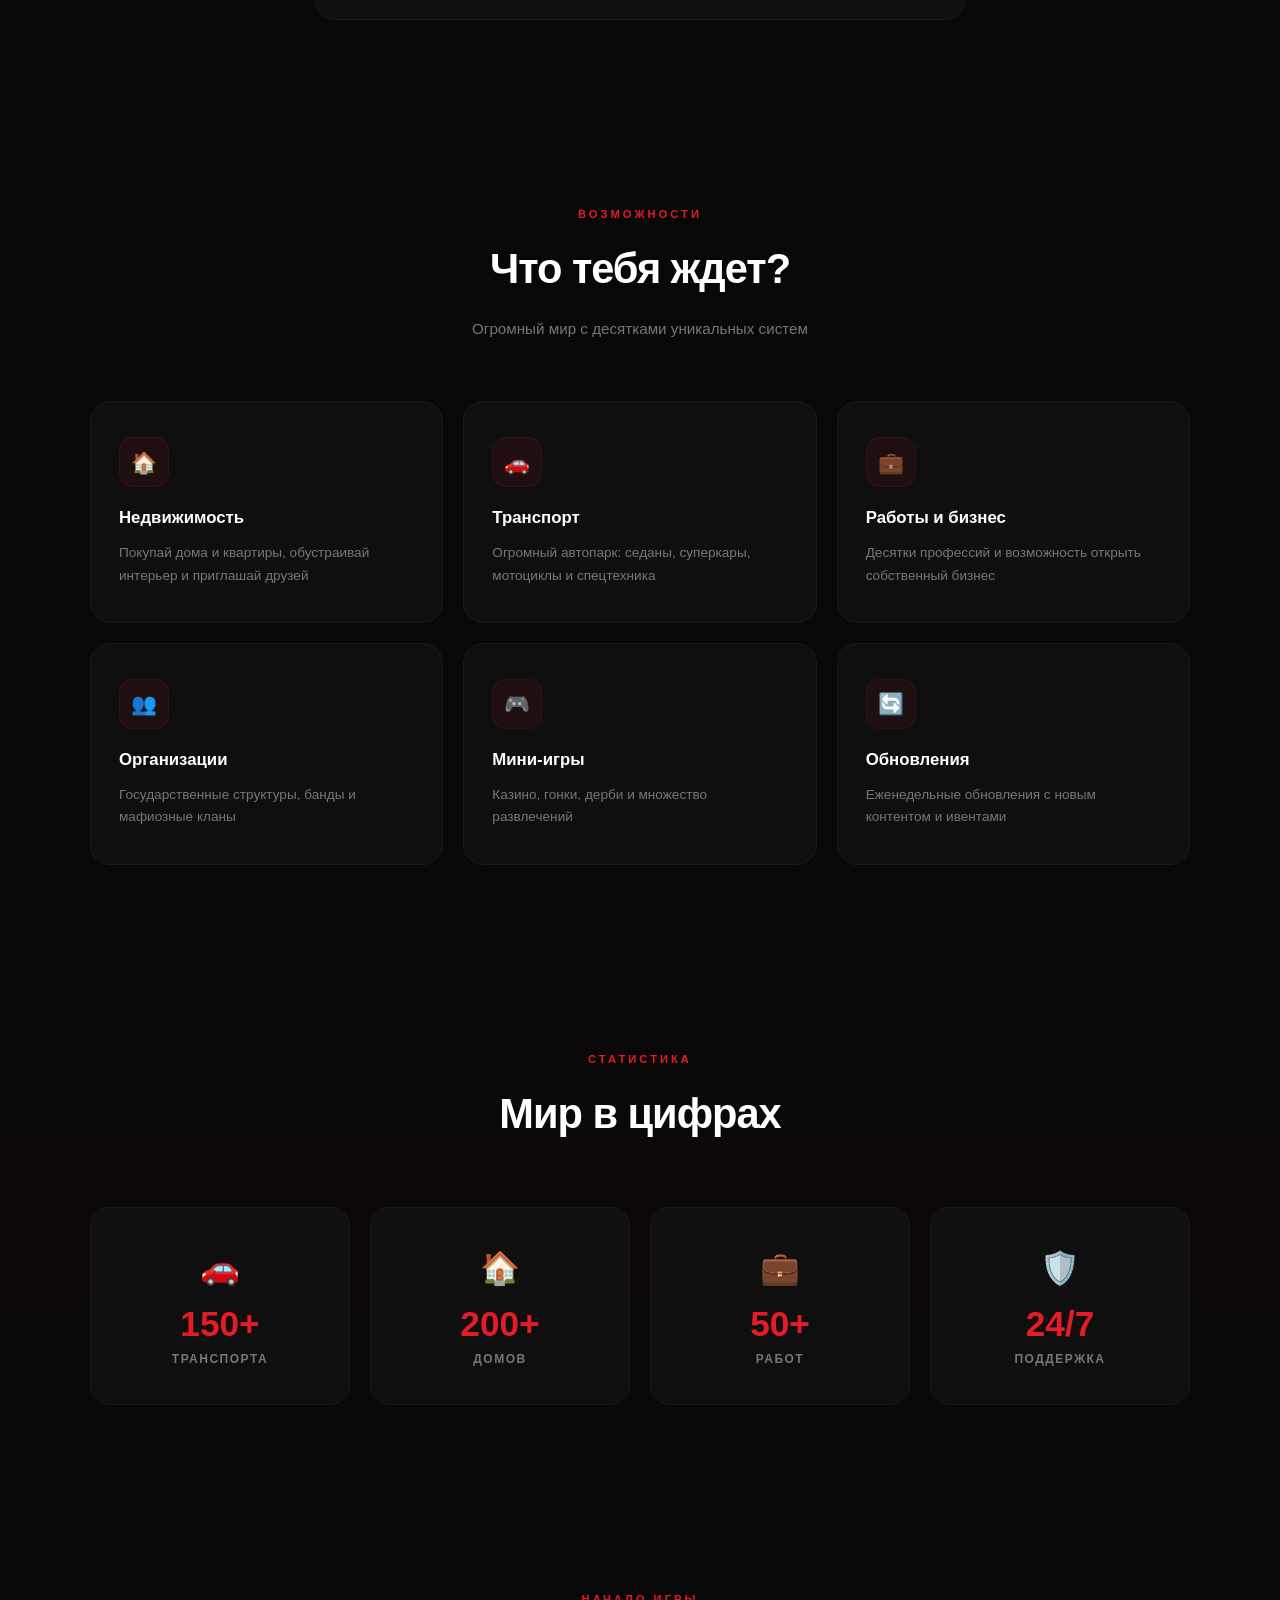
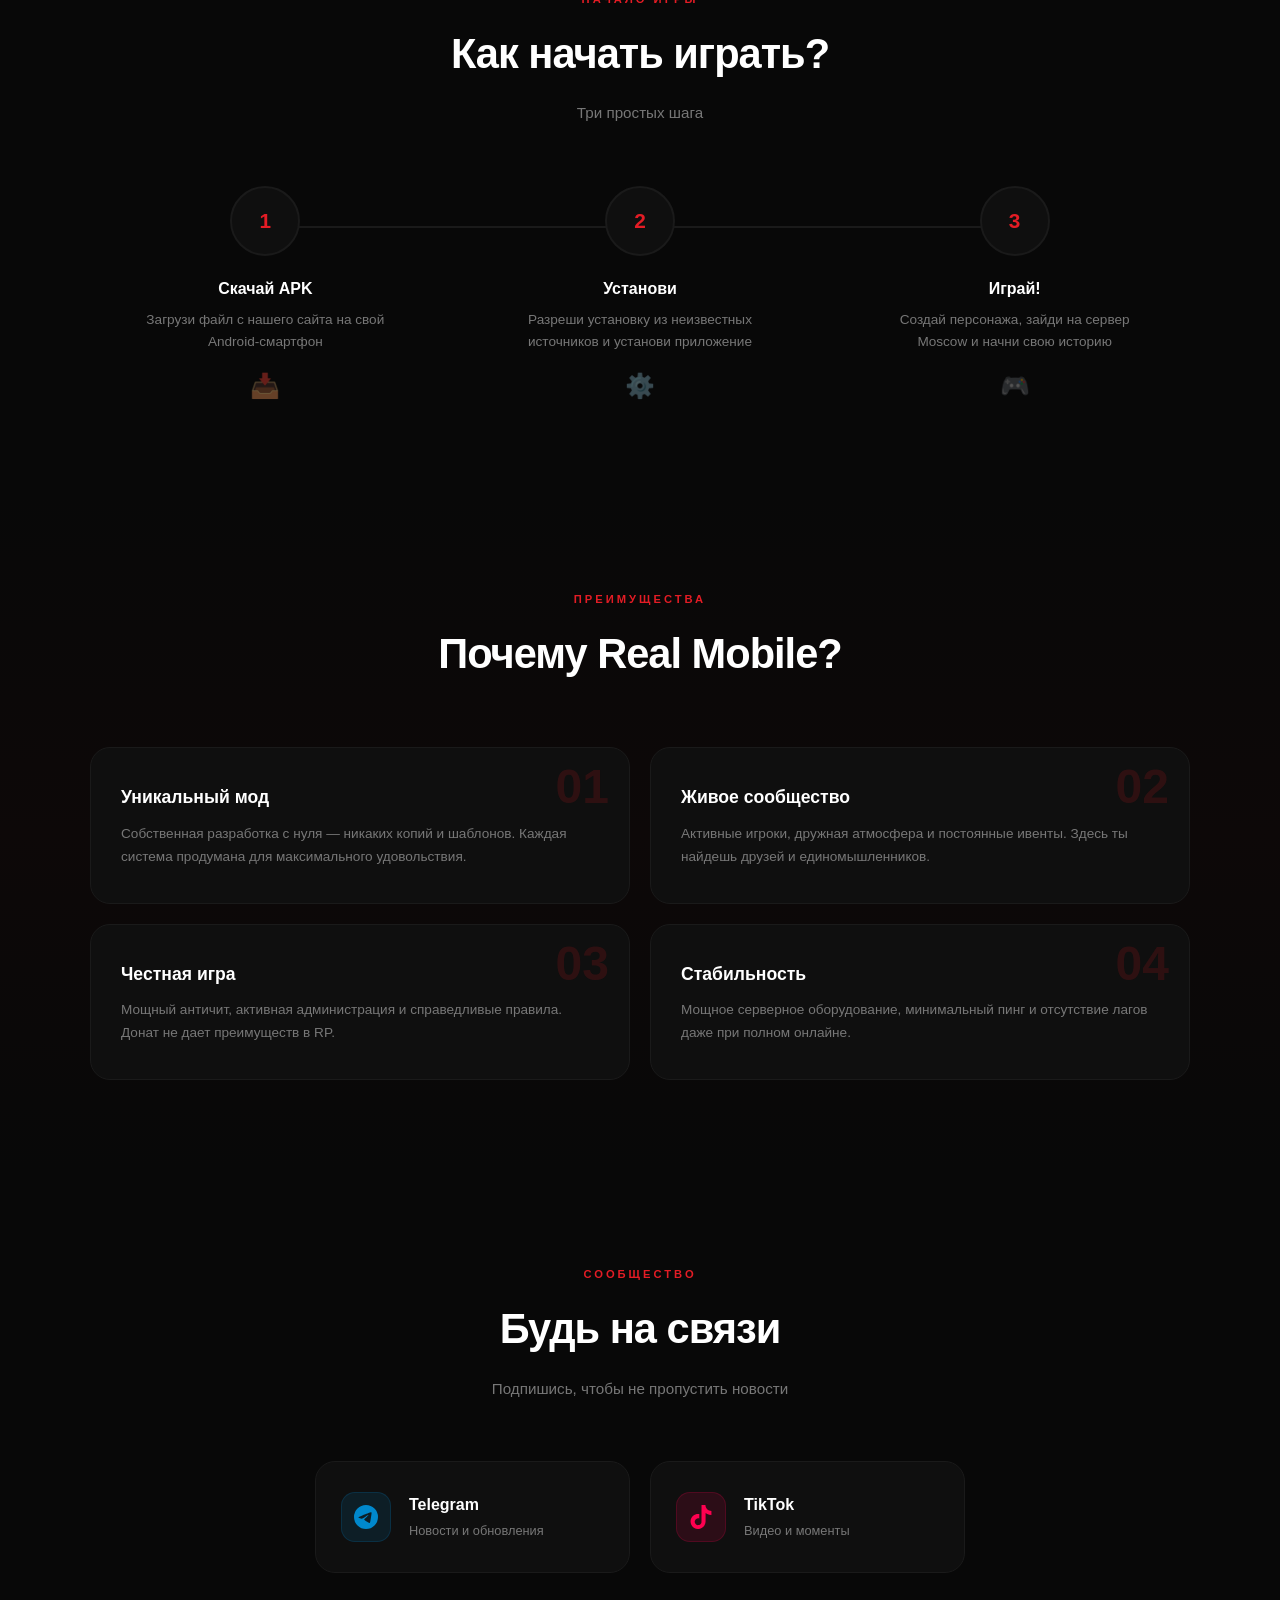
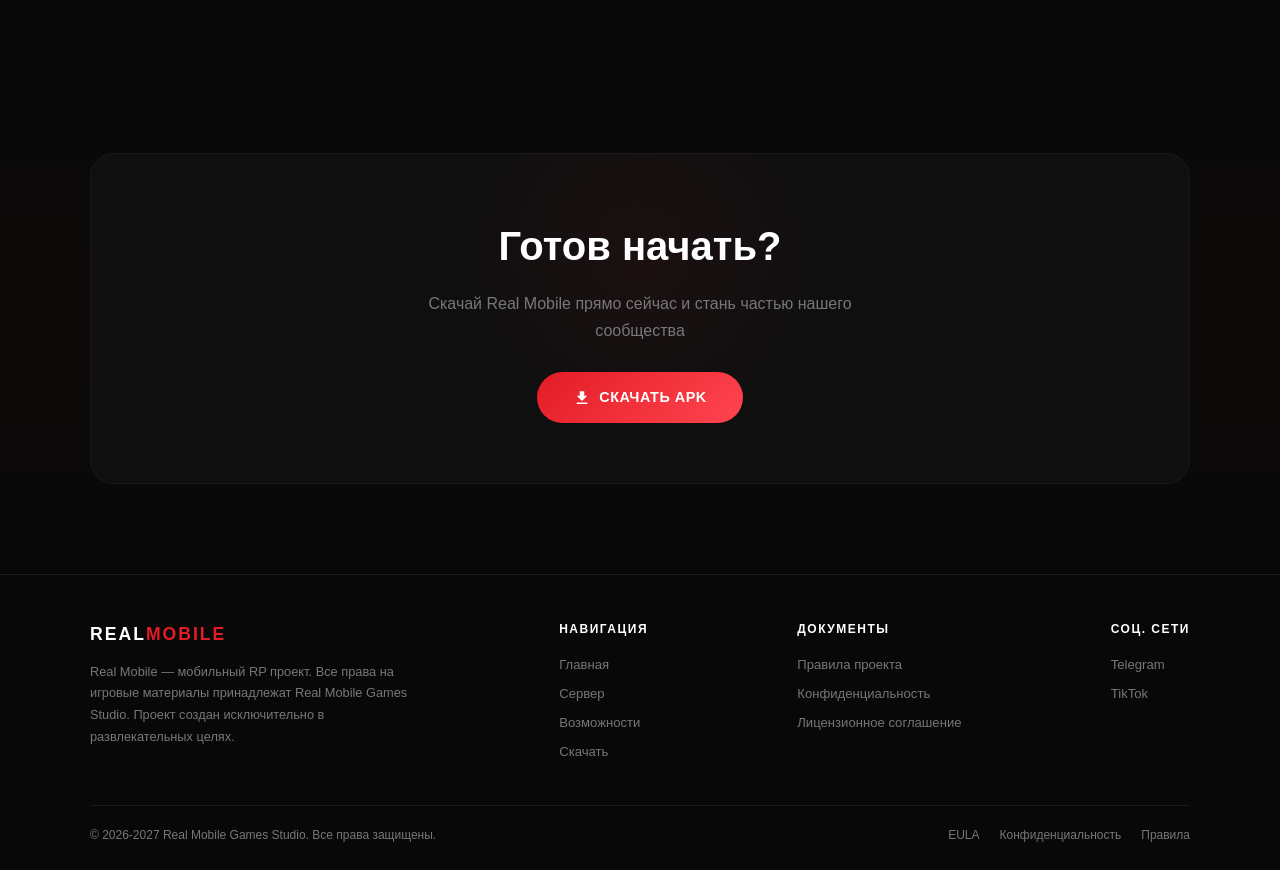
==== commit 54a73860: "Update index.html" ====
--- a/index.html
+++ b/index.html
@@ -23,7 +23,7 @@
 <!-- Navbar -->
 <nav class="navbar" id="navbar">
     <a href="index.html" class="nav-logo">
-        <div class="nav-logo-icon">RM</div>
+        <img src="logo.png" class="nav-logo-img" alt="Logo">
         <span class="w">REAL</span><span class="r">MOBILE</span>
     </a>
 
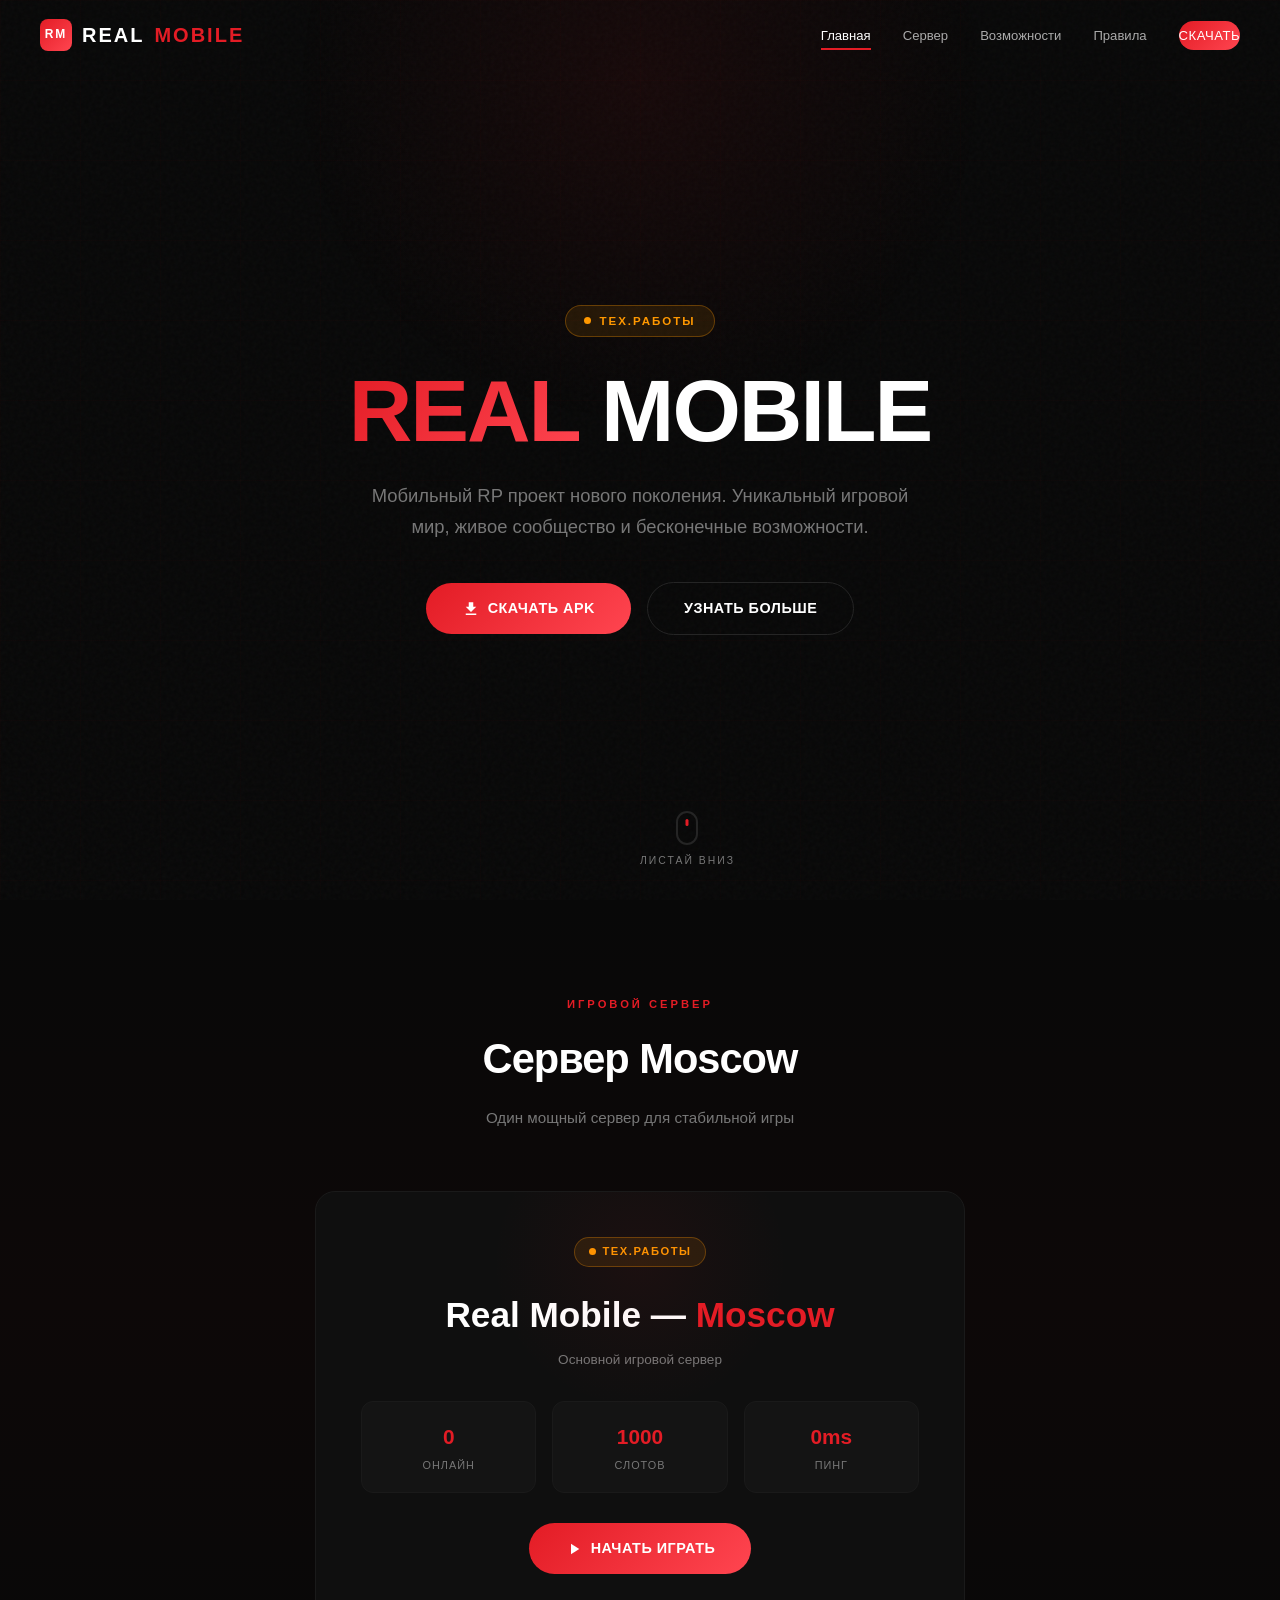
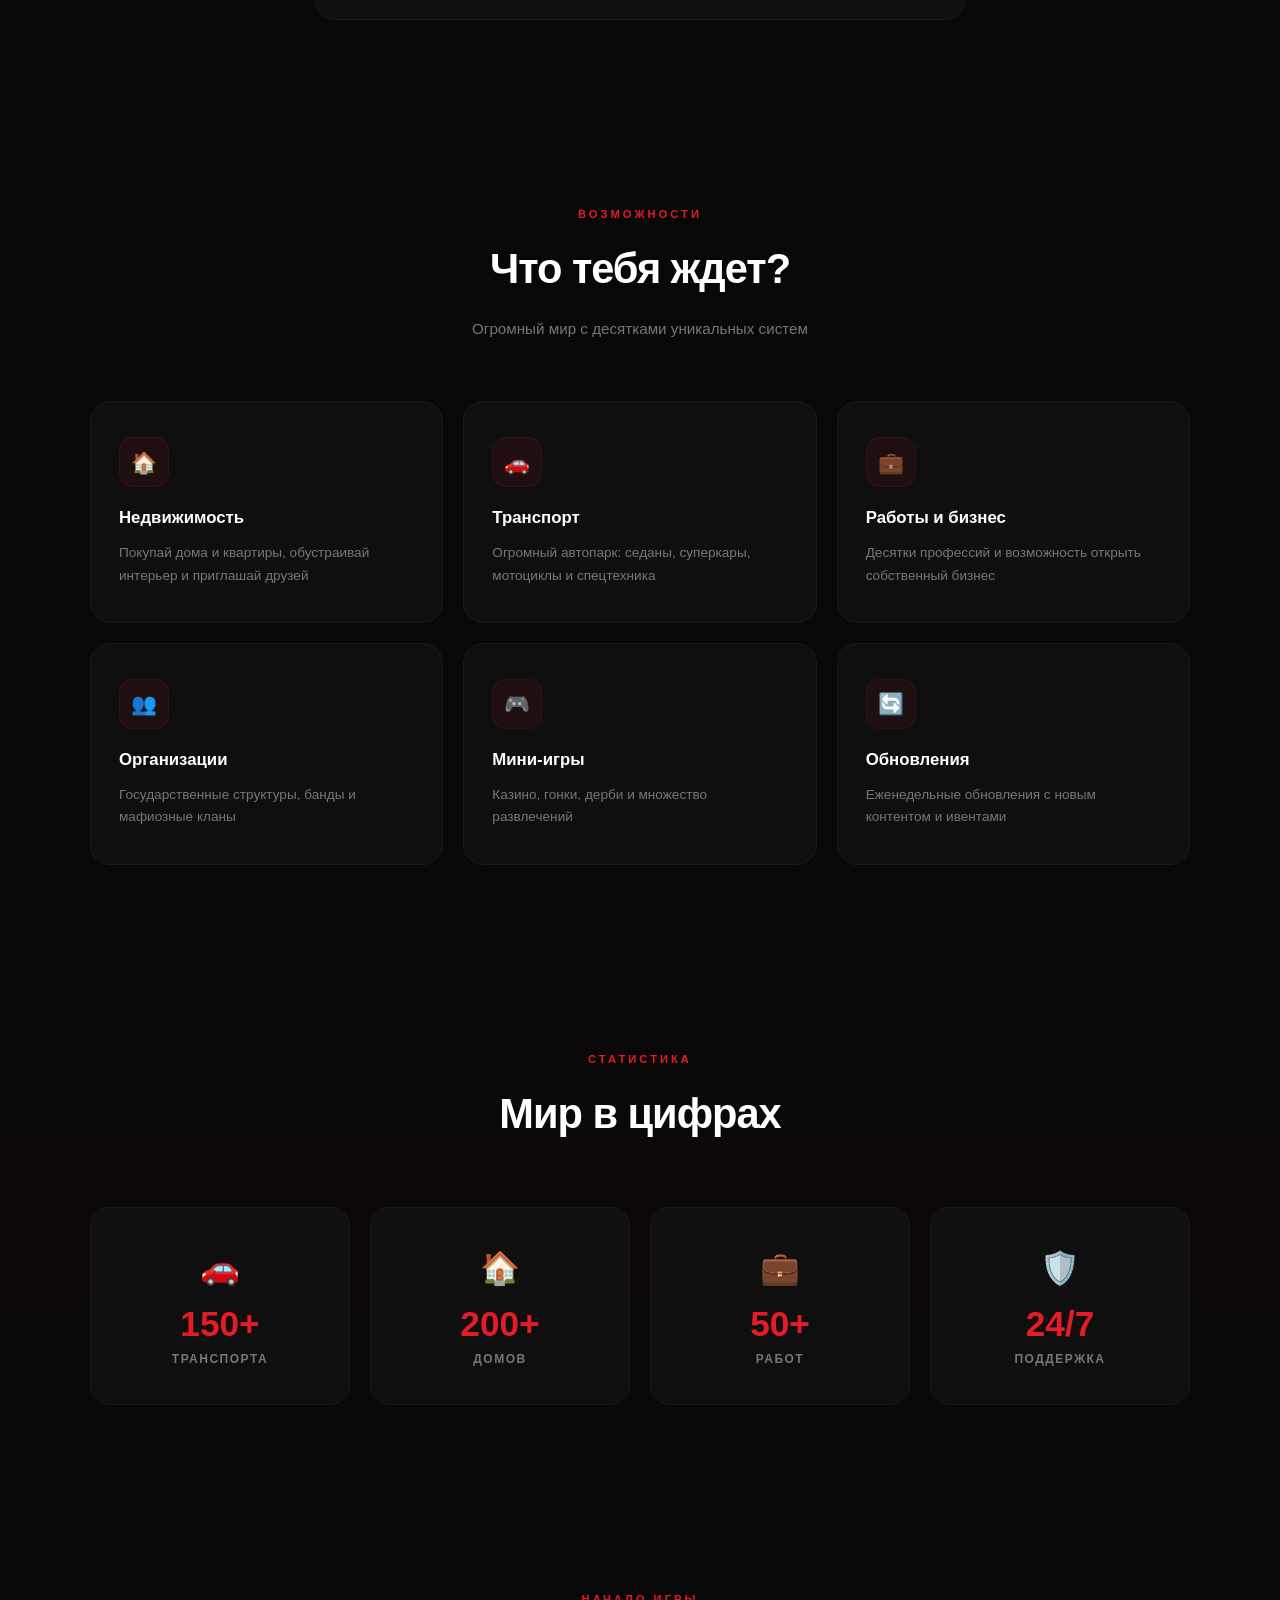
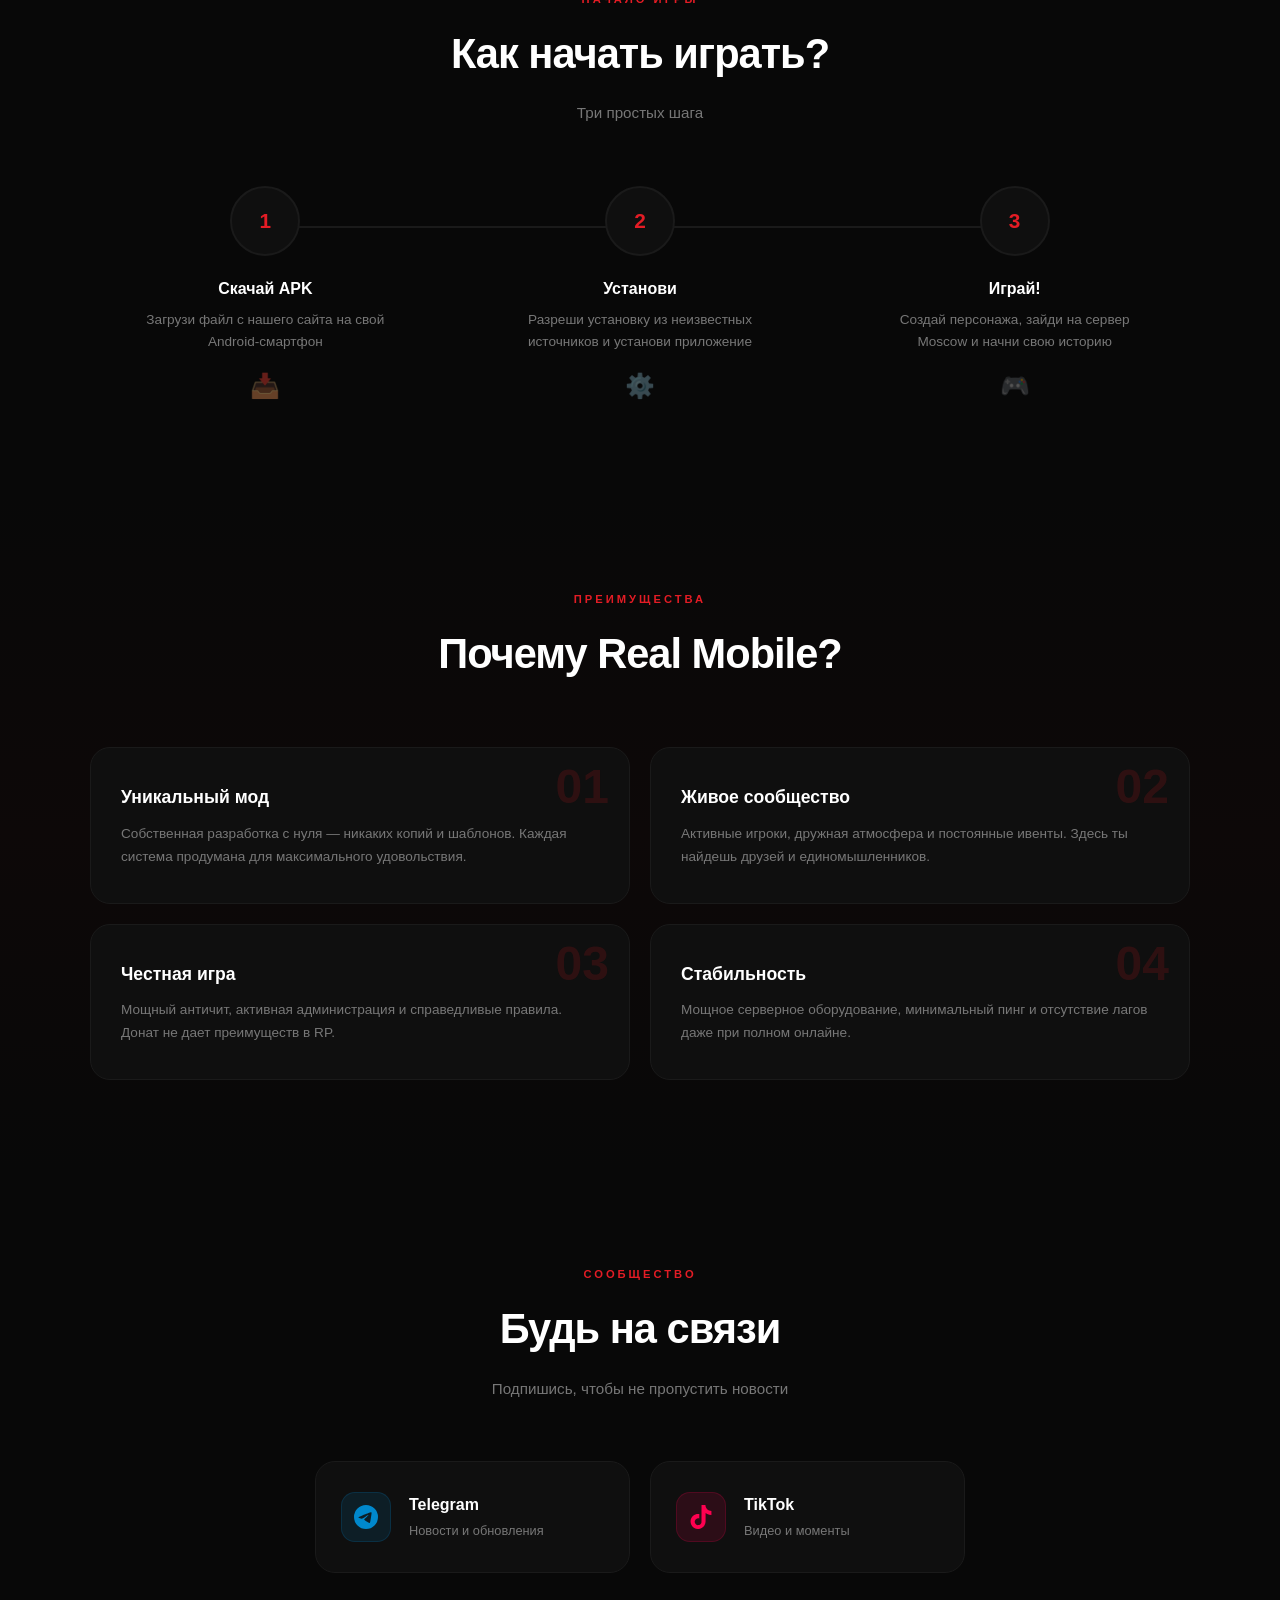
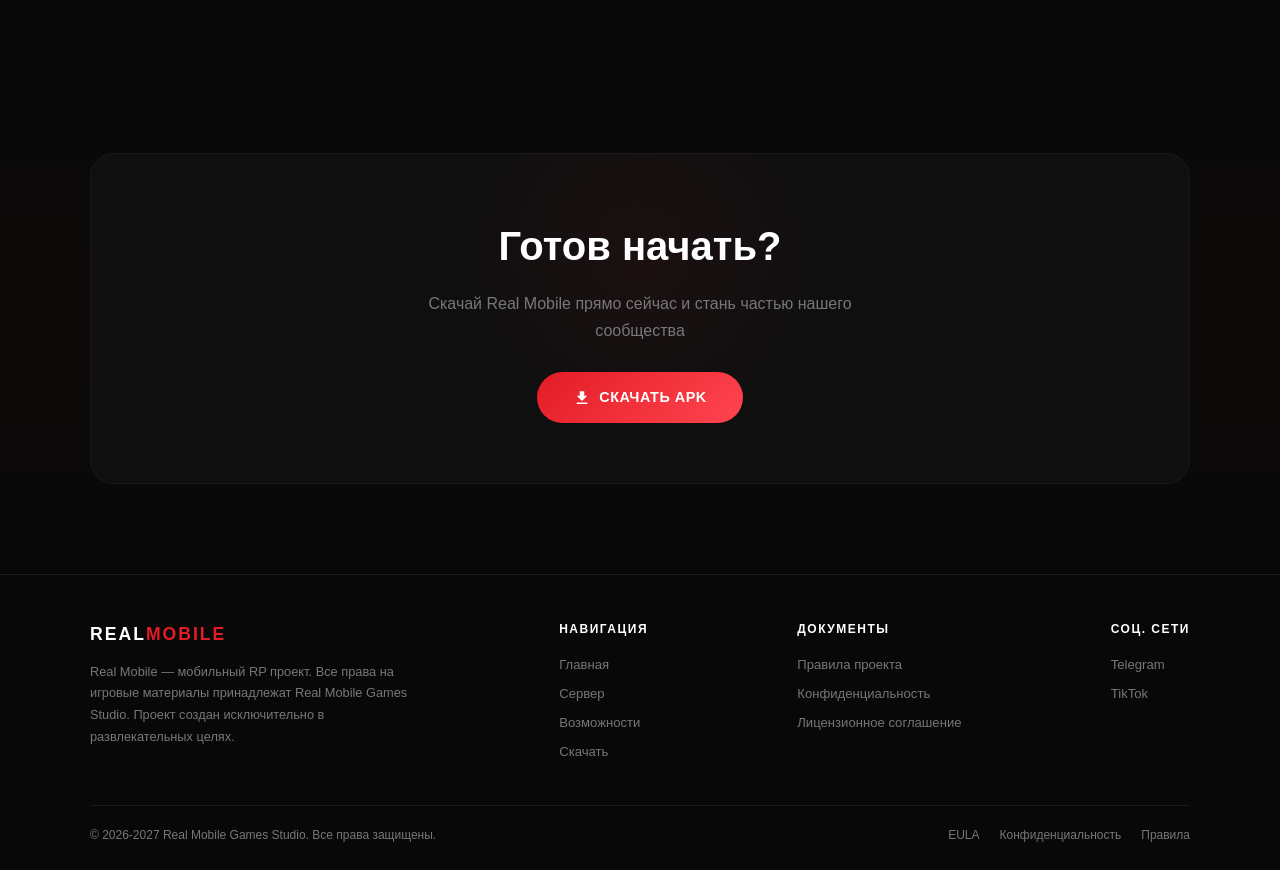
==== commit 595270d8: "Replace logo image with text logo in navbar" ====
--- a/index.html
+++ b/index.html
@@ -23,7 +23,7 @@
 <!-- Navbar -->
 <nav class="navbar" id="navbar">
     <a href="index.html" class="nav-logo">
-        <img src="logo.png" class="nav-logo-img" alt="Logo">
+        <div class="nav-logo-icon">RM</div>
         <span class="w">REAL</span><span class="r">MOBILE</span>
     </a>
 
